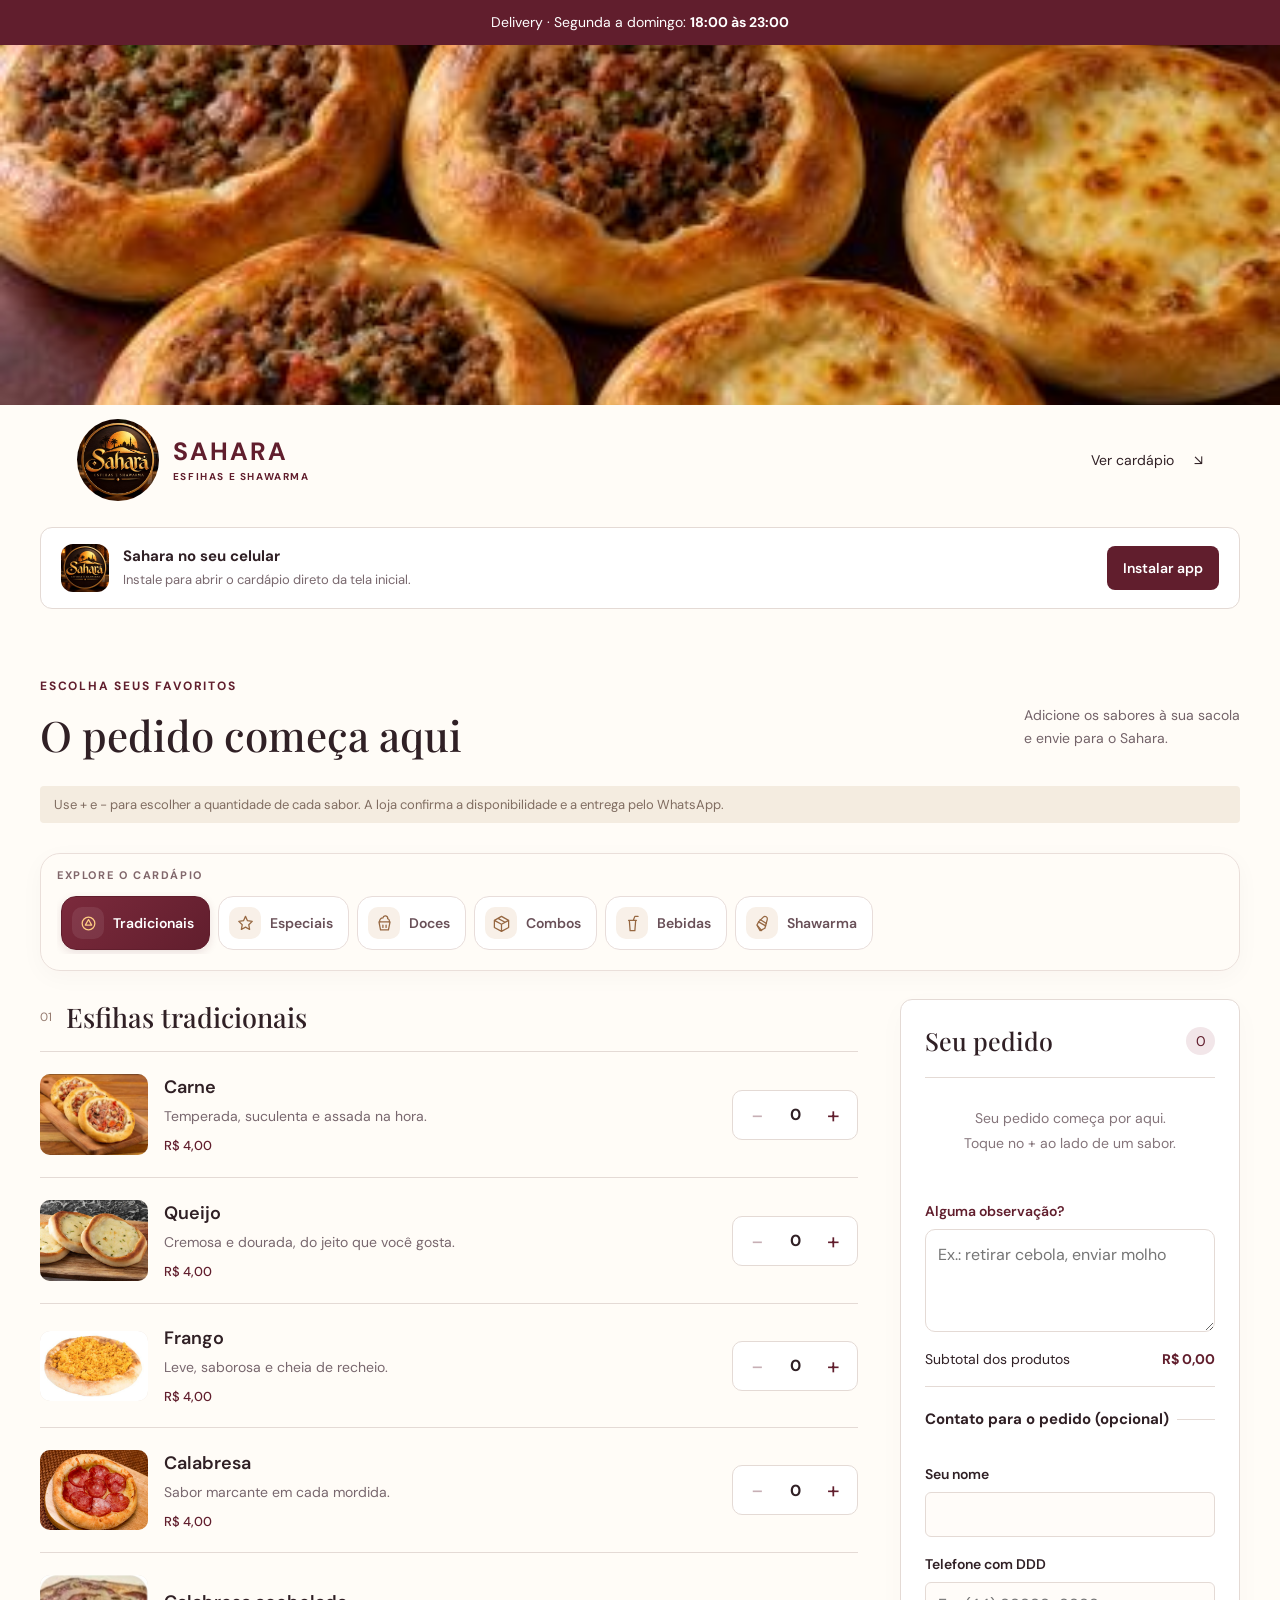
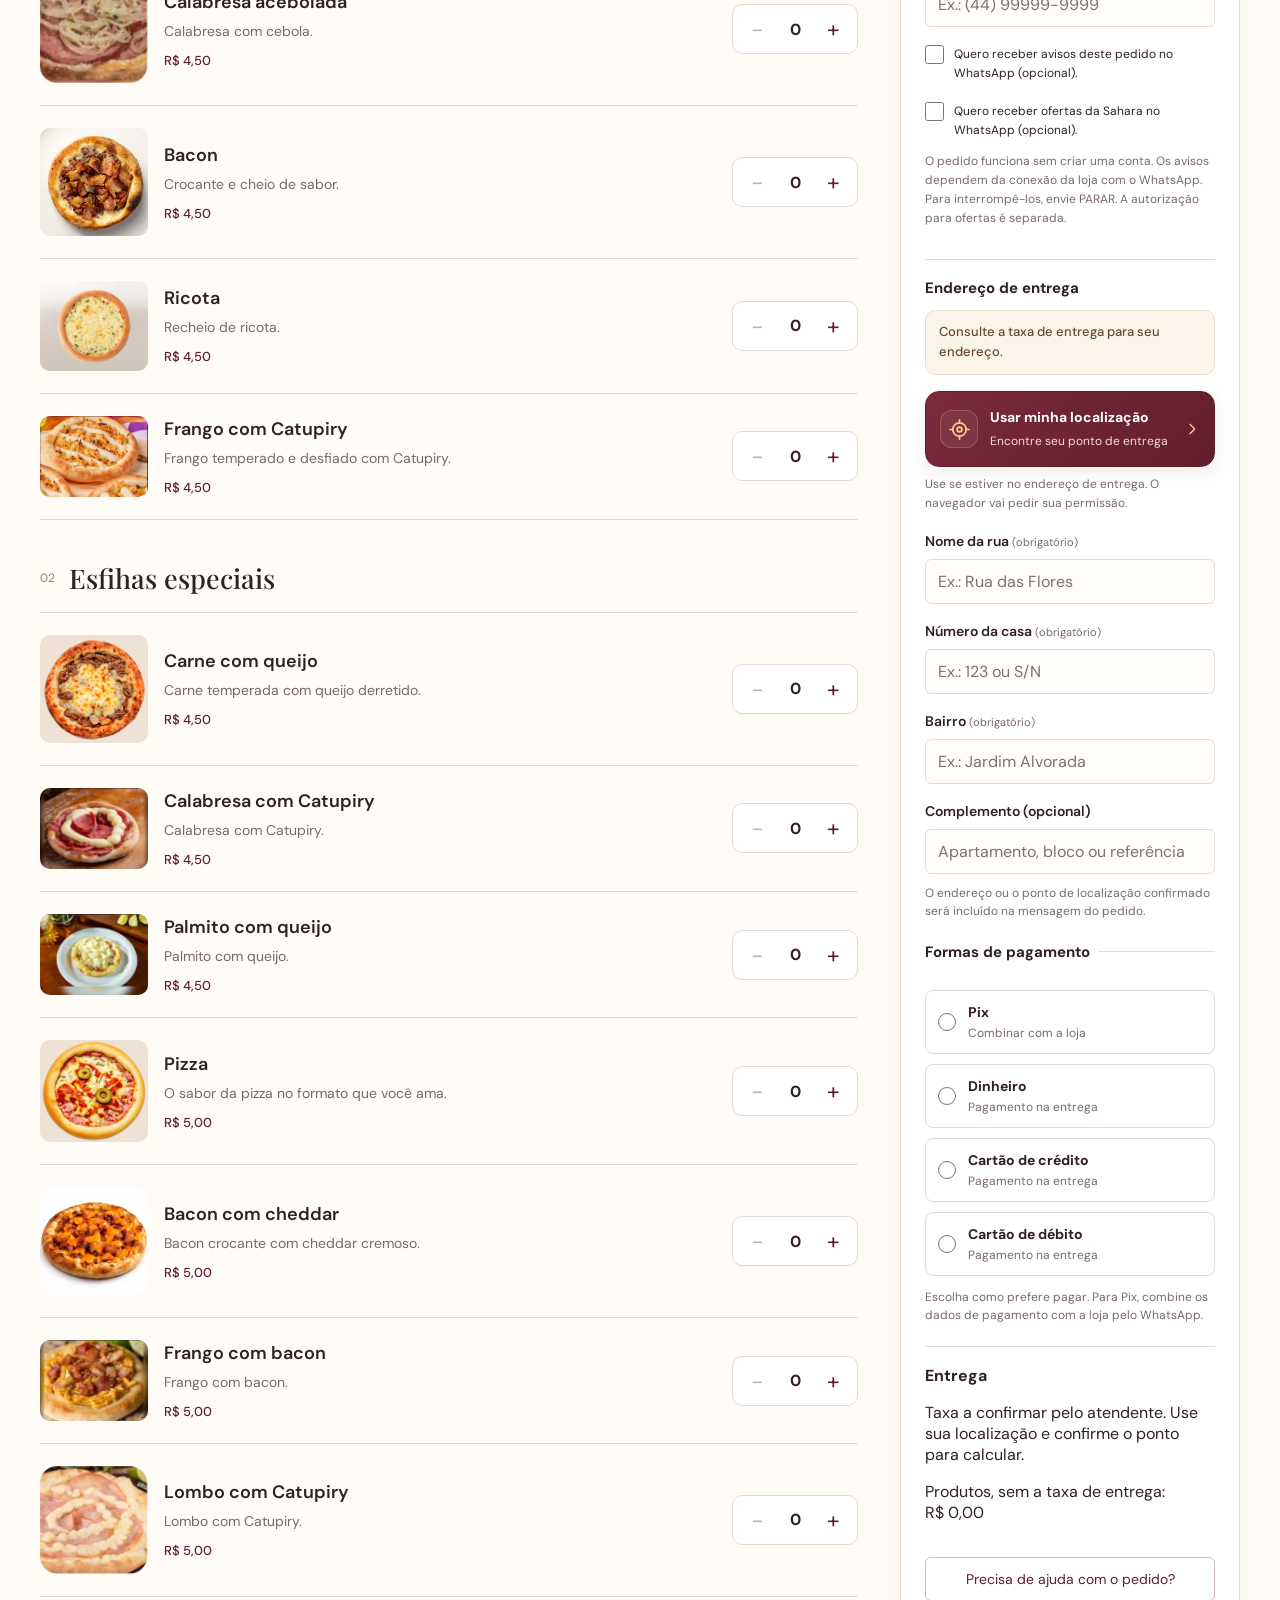
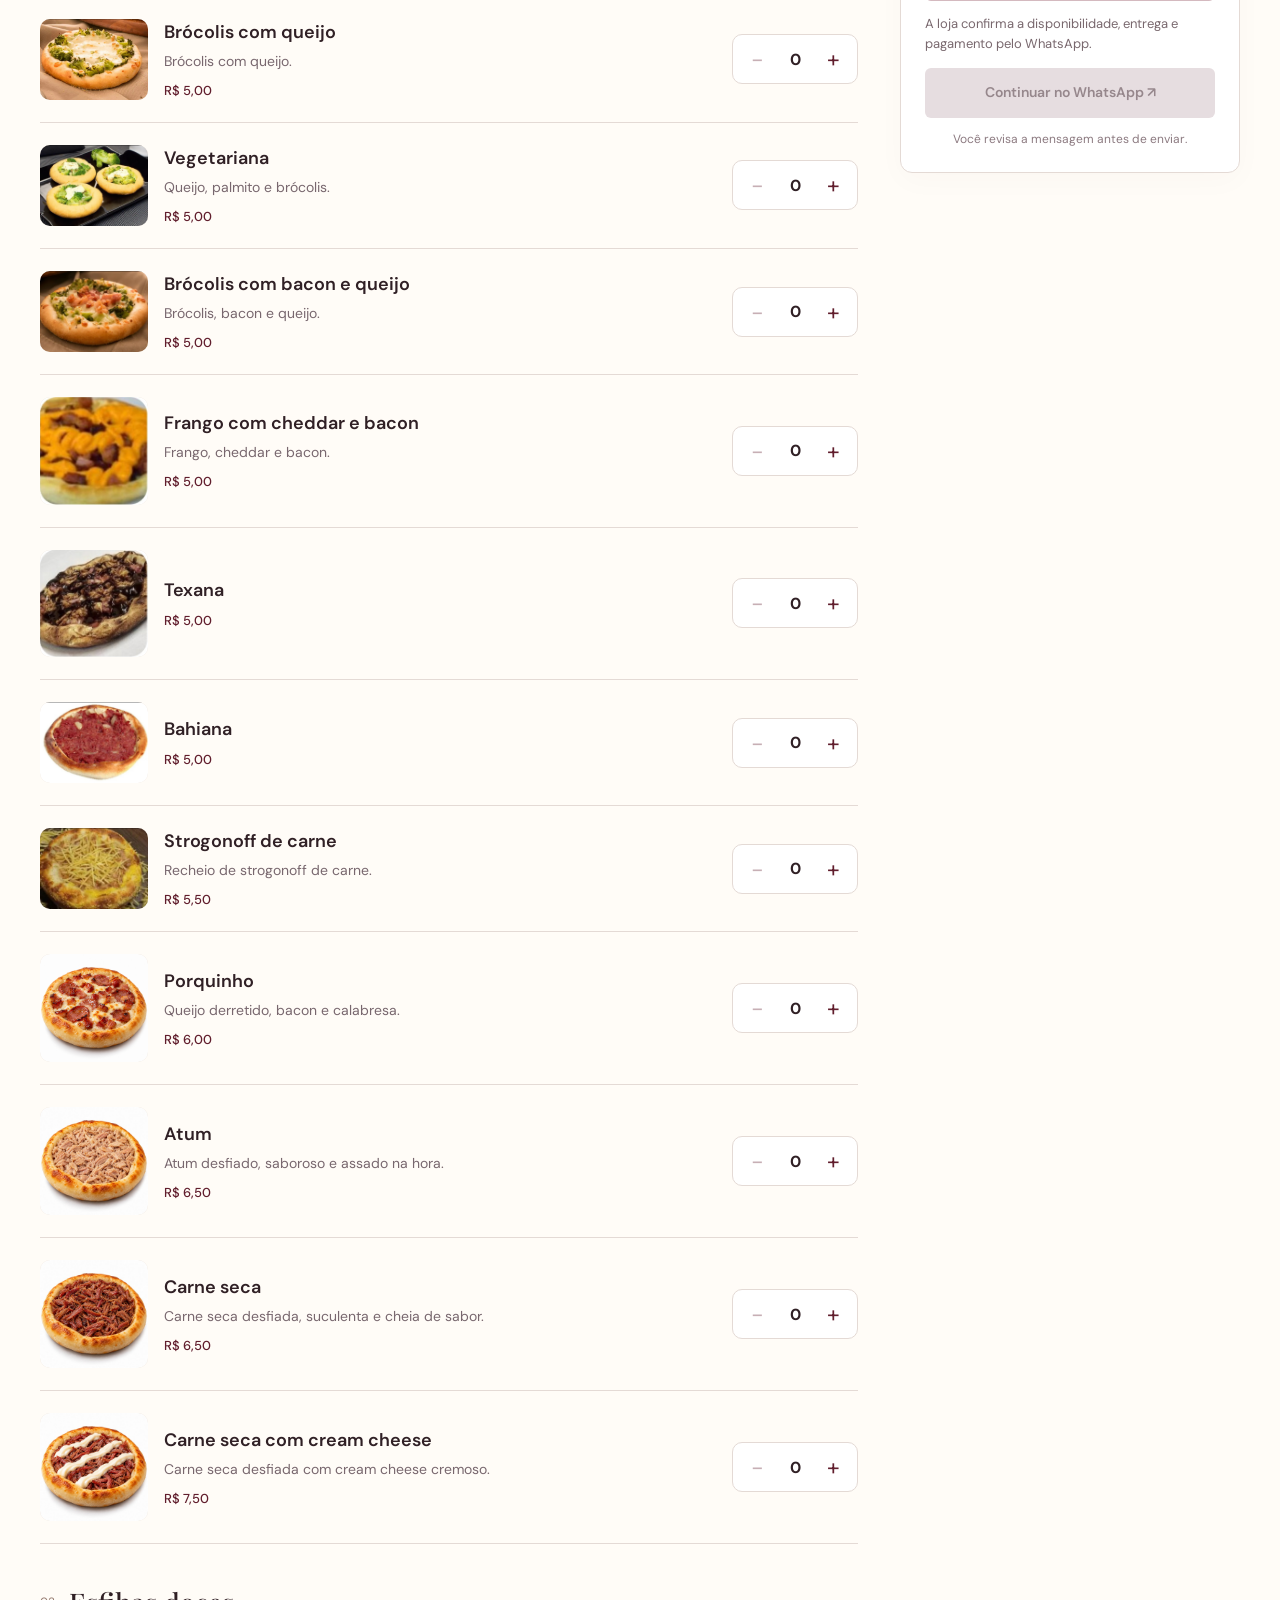
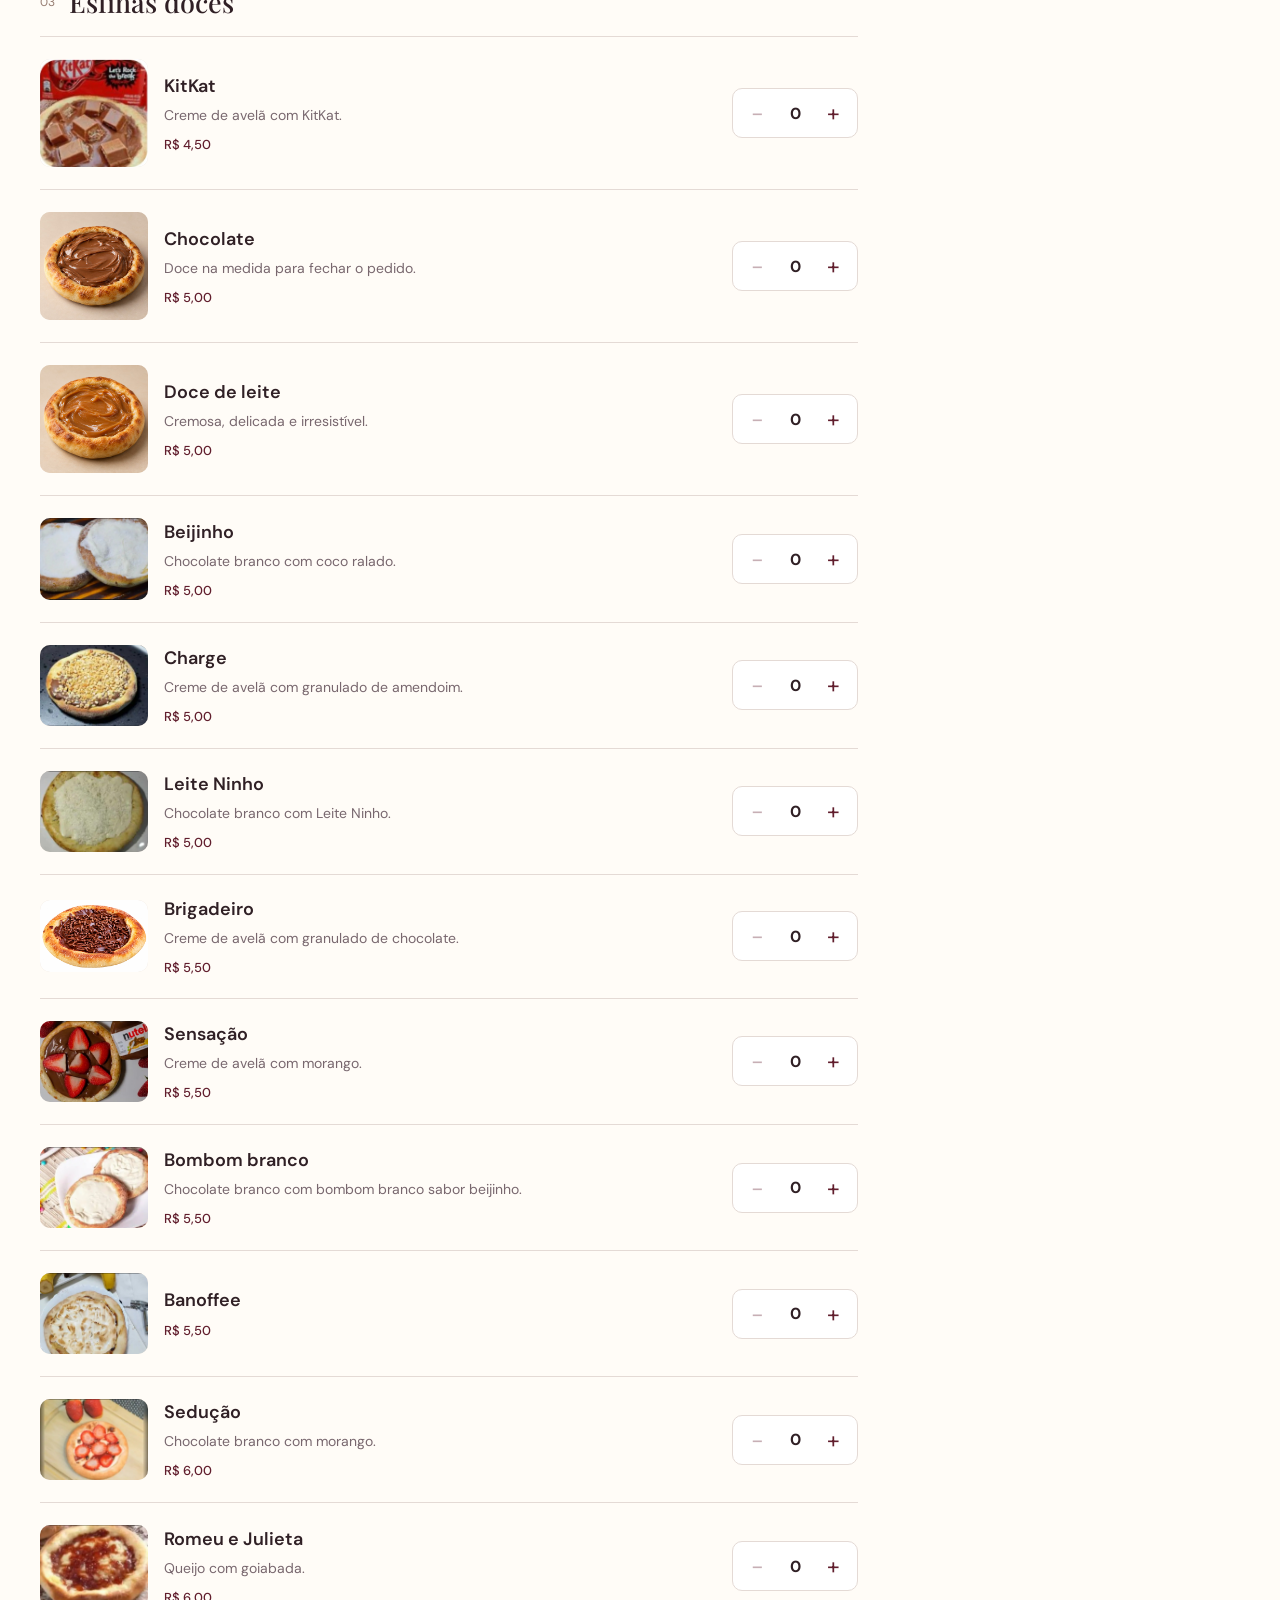
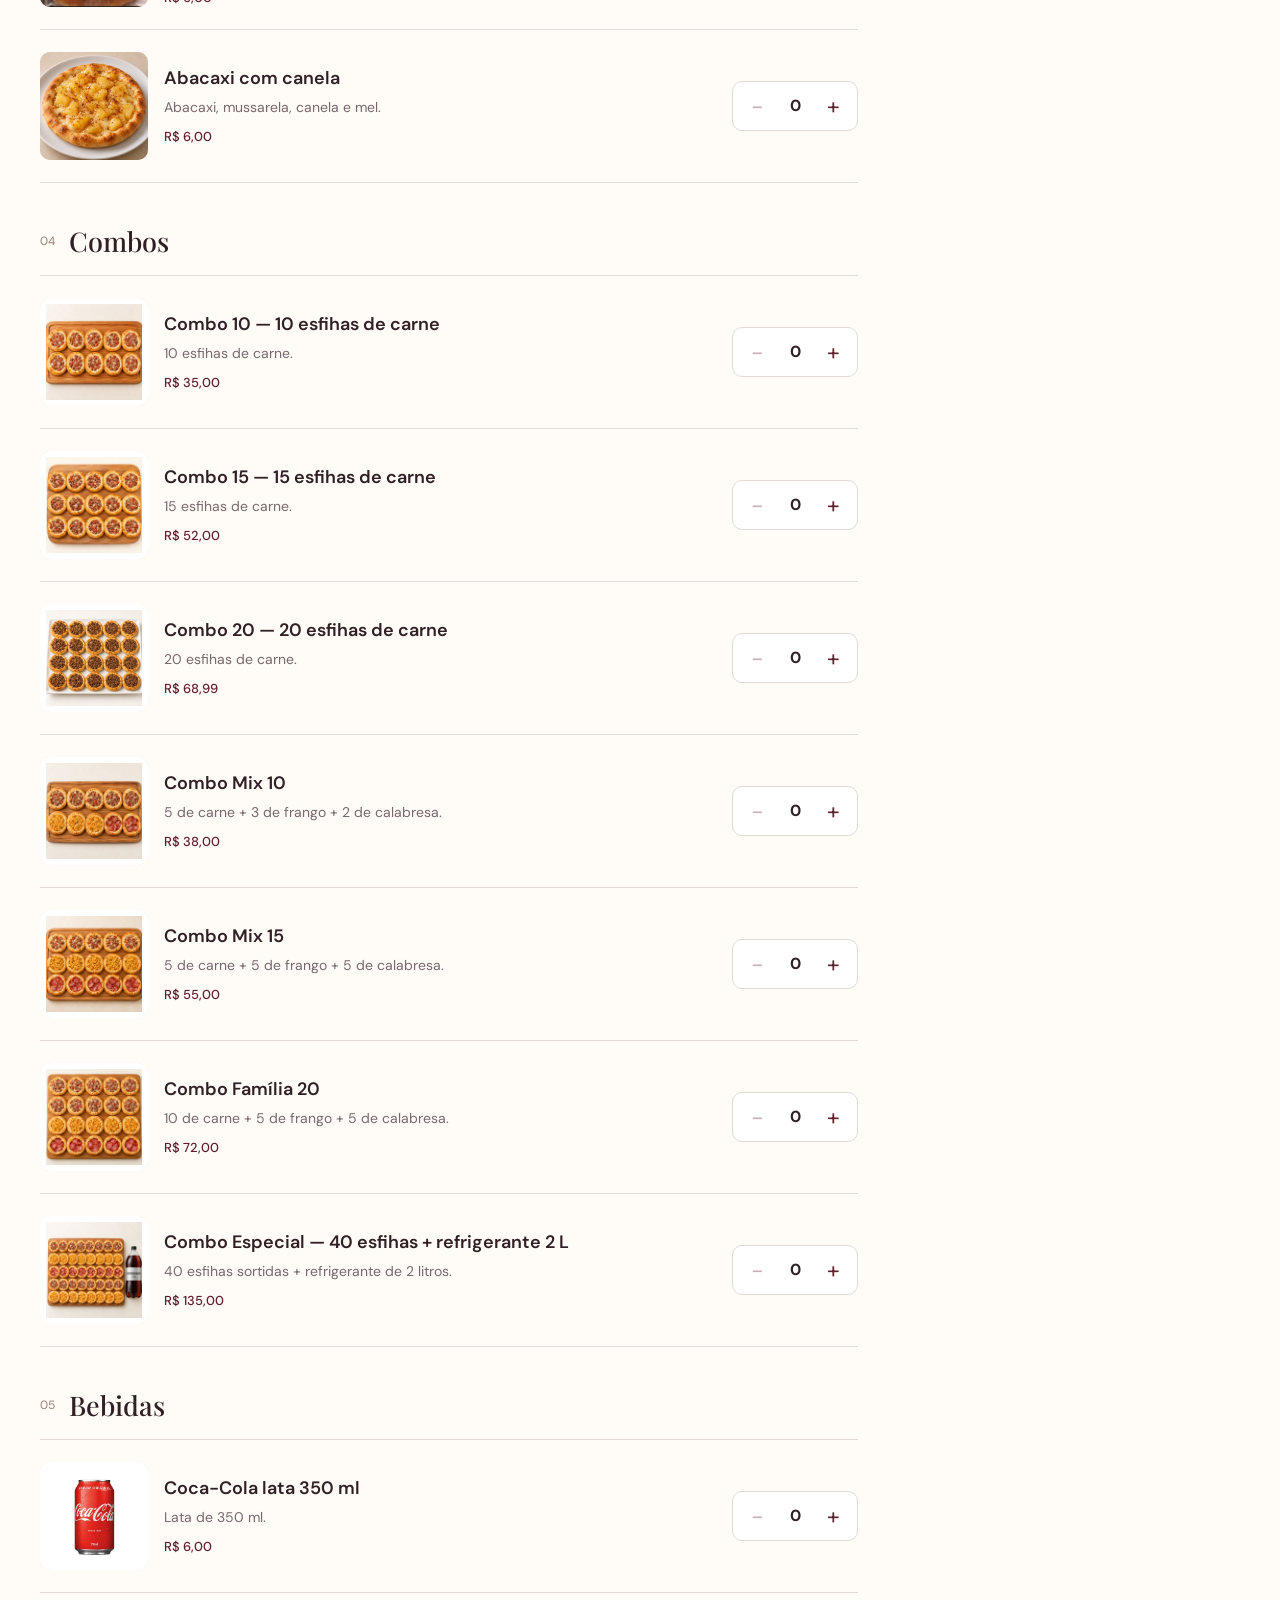
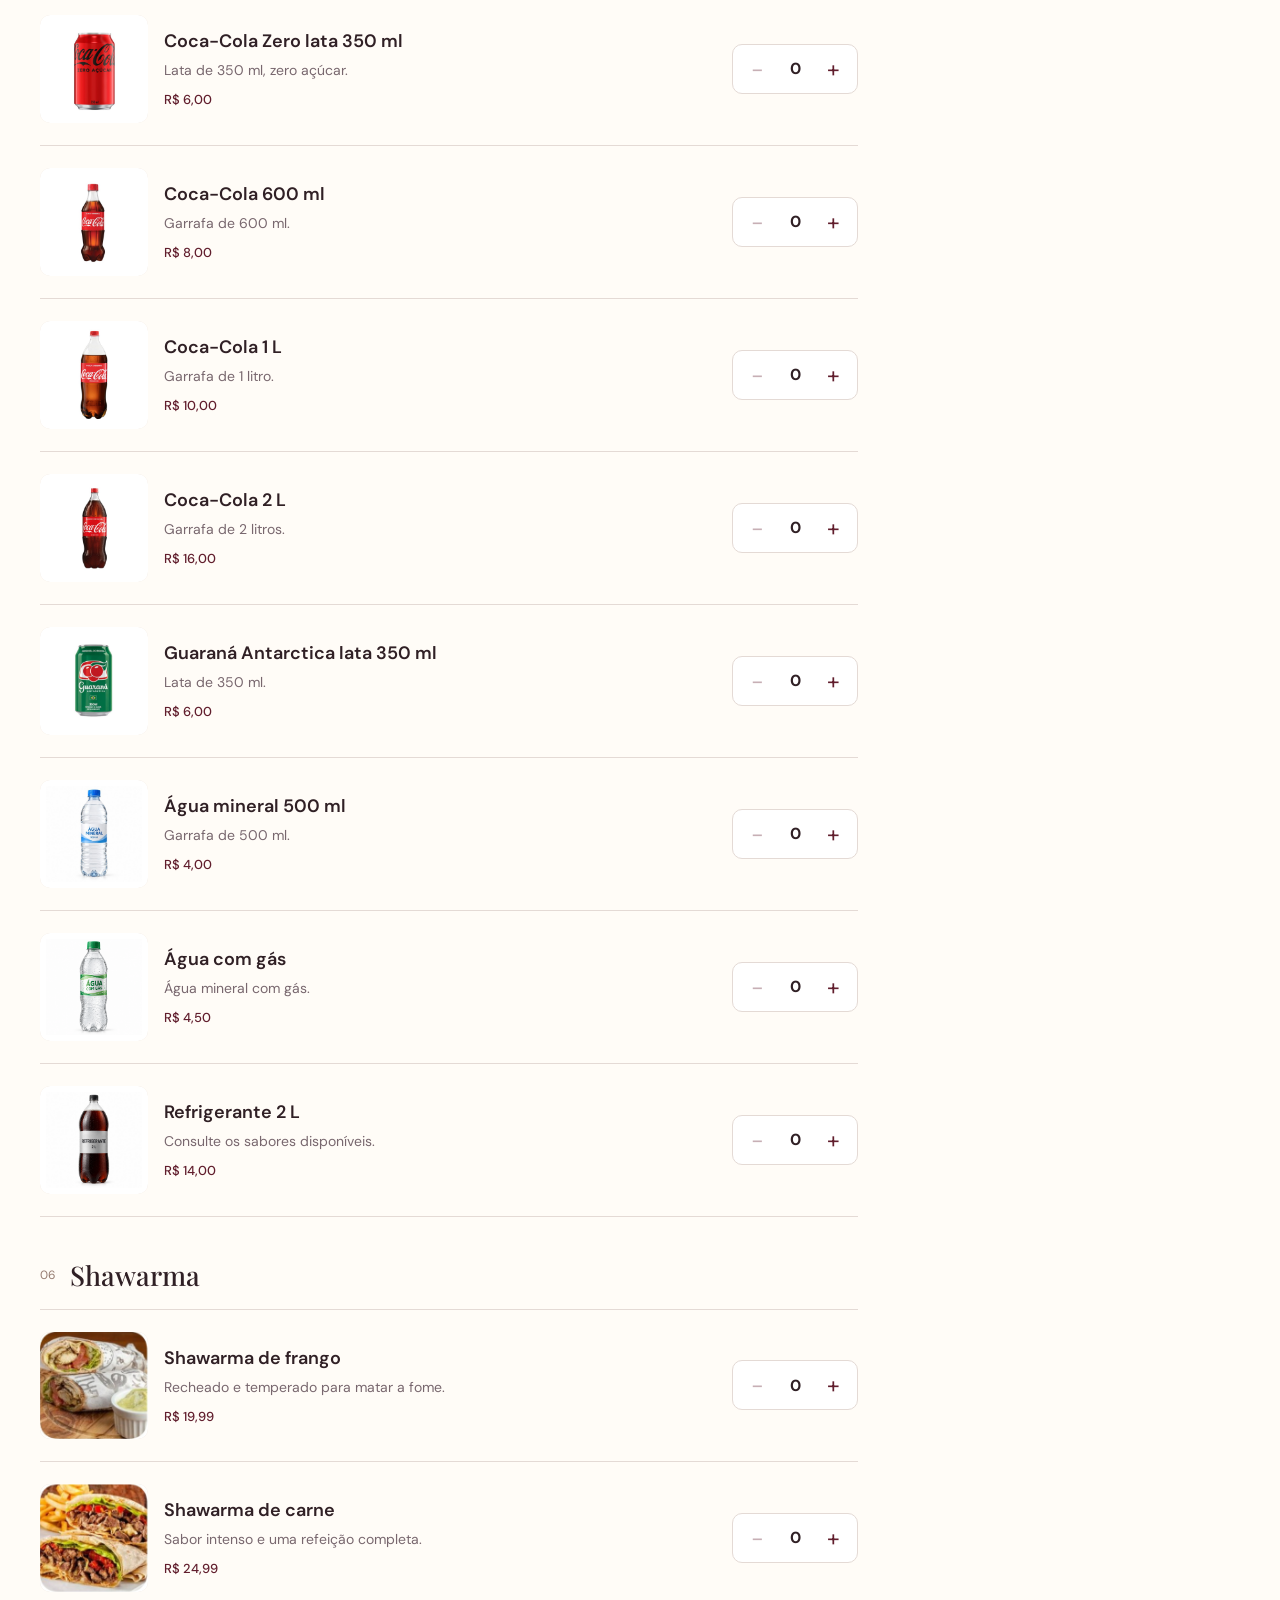
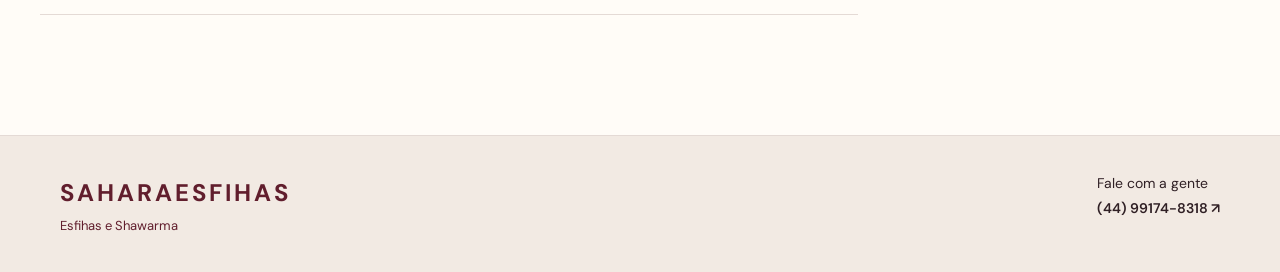
==== index.html @ 2a43086e "Aplica taxas de entrega por raio no site, WhatsApp e PDV" ====
<!doctype html>
<html lang="pt-BR">
<head><meta charset="UTF-8"><meta name="viewport" content="width=device-width,initial-scale=1,viewport-fit=cover"><meta name="theme-color" content="#611e2d"><meta name="description" content="Saharaesfihas: esfihas e shawarma com sabor que dá vontade."><title>Saharaesfihas • Esfihas e Shawarma</title><link rel="icon" href="data:image/svg+xml,%3Csvg xmlns='http://www.w3.org/2000/svg' viewBox='0 0 64 64'%3E%3Crect width='64' height='64' rx='16' fill='%23651b2a'/%3E%3Ctext x='32' y='47' text-anchor='middle' font-size='48' font-family='Georgia' fill='%23ffc96b'%3ES%3C/text%3E%3C/svg%3E"><link rel="stylesheet" href="style.css?v=observacao-carrinho-20261011"><link rel="manifest" href="manifest.webmanifest"><link rel="apple-touch-icon" href="icons/apple-touch-icon.png"><meta name="apple-mobile-web-app-capable" content="yes"><meta name="apple-mobile-web-app-title" content="Sahara"><link rel="stylesheet" href="pwa.css?v=pwa-20261002"><link rel="stylesheet" href="ordering.css?v=sistema-20261004"></head>
<body><div class="opening-hours" style="background:#611e2d;color:#fff;text-align:center;padding:12px 16px;font-size:14px;line-height:1.5"><span>Delivery · Segunda a domingo:</span> <strong style="white-space:nowrap">18:00 às 23:00</strong></div><figure class="store-cover" style="margin:0;width:100%;height:clamp(200px,30vw,360px);overflow:hidden;background:#611e2d"><img src="esfihas.png" alt="Esfihas abertas de carne e queijo com massa dourada" fetchpriority="high" style="display:block;width:100%;height:100%;object-fit:cover;object-position:center"></figure><header><a class="brand" href="#"><img class="brand-logo" src="logo-sahara.jpg" alt="" width="82" height="82"><span>SAHARA<small>ESFIHAS E SHAWARMA</small></span></a><a class="menu-link" href="#cardapio">Ver cardápio <span>↘</span></a></header>
<div id="offline-notice" class="app-status" role="status" hidden>Você está vendo o cardápio salvo. Preços e disponibilidade podem mudar. Conecte-se à internet para atualizar e continuar o pedido no WhatsApp. Sua sacola permanece salva.</div>
<div id="update-notice" class="app-status app-update" role="status" hidden><p>Uma nova versão do app está disponível.</p><button id="update-app" class="app-button" type="button">Atualizar app</button></div>
<section id="app-install" class="app-install" aria-label="Instalar o app Sahara"><img src="icons/icon-192.png" alt="" width="48" height="48"><div class="app-install-copy"><strong>Sahara no seu celular</strong><p>Instale para abrir o cardápio direto da tela inicial.</p></div><button id="install-app" class="app-button" type="button">Instalar app</button></section>
<dialog id="install-dialog" class="install-dialog" aria-labelledby="install-title"><h2 id="install-title">Instalar o Sahara</h2><div id="install-android"><ol><li>Abra este site no <strong>Chrome</strong> do celular.</li><li>Toque no menu <strong>⋮</strong>.</li><li>Escolha <strong>Instalar app</strong> ou <strong>Adicionar à tela inicial</strong> e confirme.</li></ol><p class="install-support">No computador, procure o botão de instalação na barra de endereço do Chrome ou Edge.</p></div><div id="install-ios" hidden><ol><li>Abra este site no <strong>Safari</strong>.</li><li>Toque em <strong>Compartilhar</strong>.</li><li>Escolha <strong>Adicionar à Tela de Início</strong> e confirme.</li></ol></div><p class="install-support">Se estiver dentro do Instagram ou WhatsApp, abra primeiro no navegador do celular.</p><button id="close-install" class="app-button" type="button">Entendi</button></dialog>
<main><h1 class="sr-only">Sahara Esfihas e Shawarma — Cardápio</h1>
<section class="menu-area" id="cardapio"><div class="section-title"><div><span class="eyebrow">ESCOLHA SEUS FAVORITOS</span><h2>O pedido começa aqui</h2></div><p>Adicione os sabores à sua sacola<br>e envie para o Sahara.</p></div><p class="draft-note">Use + e − para escolher a quantidade de cada sabor. A loja confirma a disponibilidade e a entrega pelo WhatsApp.</p><nav id="category-nav" aria-label="Categorias do cardápio"></nav><div class="menu-layout"><div id="products"></div><aside id="pedido" class="bag" aria-label="Seu pedido"><div class="bag-heading"><h2>Seu pedido</h2><span id="count">0</span></div><div id="bag-items"></div><div class="order-notes"><label for="notes">Alguma observação?</label><textarea id="notes" rows="3" maxlength="500" placeholder="Ex.: retirar cebola, enviar molho"></textarea></div><div class="order-summary"><span>Subtotal dos produtos</span><strong id="order-total">R$ 0,00</strong></div><form id="delivery-form"><input type="hidden" name="fulfillment" value="delivery"><div id="delivery-address"><h3 class="address-heading">Endereço de entrega</h3><p class="delivery-fee">Consulte a taxa de entrega para seu endereço.</p>
<div class="delivery-location">
<button id="use-location" class="location-button" type="button" aria-labelledby="location-button-label" aria-describedby="location-help"><span class="location-button-icon" aria-hidden="true"><svg viewBox="0 0 24 24" fill="none" stroke="currentColor" stroke-width="1.8" stroke-linecap="round" stroke-linejoin="round"><circle cx="12" cy="12" r="7"/><circle cx="12" cy="12" r="2.5"/><path d="M12 2v3m0 14v3M2 12h3m14 0h3"/></svg></span><span class="location-button-copy"><span id="location-button-label" class="location-button-label">Usar minha localização</span><span class="location-button-hint">Encontre seu ponto de entrega</span></span><svg class="location-button-arrow" aria-hidden="true" viewBox="0 0 24 24" fill="none" stroke="currentColor" stroke-width="2" stroke-linecap="round" stroke-linejoin="round"><path d="m9 5 7 7-7 7"/></svg></button>
<p id="location-help" class="location-help">Use se estiver no endereço de entrega. O navegador vai pedir sua permissão.</p>
<p id="location-status" class="location-status" role="status" aria-live="polite" hidden></p>
<div id="location-card" class="location-card" hidden>
<strong>Ponto de entrega</strong>
<p id="location-precision" class="location-help"></p>
<a id="location-map" target="_blank" rel="noopener noreferrer">Conferir no mapa ↗</a>
<button id="confirm-location" class="location-confirm" type="button">Usar este local</button>
<button id="remove-location" class="location-remove" type="button">Remover localização</button>
</div>
<input id="location-latitude" type="hidden" value="">
<input id="location-longitude" type="hidden" value="">
<input id="location-accuracy" type="hidden" value="">
<input id="location-confirmed" type="hidden" value="">
</div><label for="street">Nome da rua <span class="field-required">(obrigatório)</span></label><input id="street" name="street" type="text" autocomplete="address-line1" placeholder="Ex.: Rua das Flores" maxlength="160" pattern=".*\S.*" required><label for="house-number">Número da casa <span class="field-required">(obrigatório)</span></label><input id="house-number" name="house-number" type="text" autocomplete="off" placeholder="Ex.: 123 ou S/N" maxlength="20" pattern=".*\S.*" required><label for="neighborhood">Bairro <span class="field-required">(obrigatório)</span></label><input id="neighborhood" name="neighborhood" type="text" autocomplete="address-level3" maxlength="100" pattern=".*\S.*" required placeholder="Ex.: Jardim Alvorada"><label for="complement">Complemento (opcional)</label><input id="complement" name="complement" type="text" autocomplete="address-line2" maxlength="160" placeholder="Apartamento, bloco ou referência"><p class="address-help">O endereço ou o ponto de localização confirmado será incluído na mensagem do pedido.</p></div><fieldset class="payment-methods"><legend>Formas de pagamento</legend><label class="payment-option"><input type="radio" name="payment" value="Pix"><span><strong>Pix</strong><small>Combinar com a loja</small></span></label><label class="payment-option"><input type="radio" name="payment" value="Dinheiro"><span><strong>Dinheiro</strong><small>Pagamento na entrega</small></span></label><label class="payment-option"><input type="radio" name="payment" value="Cartão de crédito"><span><strong>Cartão de crédito</strong><small>Pagamento na entrega</small></span></label><label class="payment-option"><input type="radio" name="payment" value="Cartão de débito"><span><strong>Cartão de débito</strong><small>Pagamento na entrega</small></span></label><p class="payment-help">Escolha como prefere pagar. Para Pix, combine os dados de pagamento com a loja pelo WhatsApp.</p></fieldset></form><p class="quote-note">A loja confirma a disponibilidade, entrega e pagamento pelo WhatsApp.</p><button class="checkout" id="checkout" disabled>Continuar no WhatsApp ↗</button><p class="bag-foot">Você revisa a mensagem antes de enviar.</p><p class="sr-only" id="announcement" aria-live="polite"></p></aside></div></section></main>
<a id="quick-order" href="#pedido" hidden></a><footer><span class="footer-brand">SAHARAESFIHAS<small>Esfihas e Shawarma</small></span><a href="https://wa.me/5544991748318" target="_blank" rel="noopener noreferrer">Fale com a gente<br><strong>(44) 99174-8318 ↗</strong></a></footer><script src="system-config.js?v=pdv-render-20261004"></script><script src="app.js?v=taxas-entrega-20261011"></script><script src="address.js?v=taxas-entrega-20261011"></script><script src="delivery-fees.js?v=taxas-entrega-20261011"></script><script src="ordering.js?v=taxas-entrega-20261011"></script><script src="pwa.js?v=sistema-20261004"></script></body></html>
---- style.css ----
@import url('https://fonts.googleapis.com/css2?family=DM+Sans:wght@400;500;600;700&family=Playfair+Display:ital,wght@0,500;0,600;0,700;1,500;1,600&display=swap');
:root{--wine:#611e2d;--ink:#302025;--gold:#ffcd83;--paper:#fffcf7;--line:#e4dad5}*{box-sizing:border-box}html{scroll-behavior:smooth;scroll-padding-top:24px}body{margin:0;background:var(--paper);color:var(--ink);font-family:'DM Sans',Arial,sans-serif;font-size:16px}a{color:inherit}button,a,textarea{-webkit-tap-highlight-color:transparent}button{font:inherit;cursor:pointer}a:focus-visible,button:focus-visible,textarea:focus-visible{outline:3px solid #c88423;outline-offset:4px}header{height:110px;max-width:1320px;margin:auto;padding:0 6%;display:flex;justify-content:space-between;align-items:center}.brand{text-decoration:none;display:flex;gap:12px;align-items:center;font-size:25px;letter-spacing:3px;font-weight:700;color:var(--wine)}.brand-mark{font-family:Georgia,serif;border:1px solid var(--wine);border-radius:50%;height:48px;width:48px;text-align:center;font-size:37px;line-height:44px;letter-spacing:0}.brand small{display:block;font-size:10px;letter-spacing:1.8px;line-height:1.8}.menu-link{font-size:14px;text-decoration:none}.menu-link span{margin-left:16px}.hero{background:var(--wine);color:white;display:grid;grid-template-columns:1fr 1fr;min-height:530px}.hero-copy{padding:62px max(30px,calc((100vw - 1160px)/2));padding-right:40px}.eyebrow{font-size:12px;letter-spacing:1.8px;font-weight:700}.hero .eyebrow{color:var(--gold)}h1,h2,h3{margin:0}h1{font-family:'Playfair Display',Georgia,serif;font-size:clamp(40px,4.7vw,68px);font-weight:500;line-height:1.13;margin:24px 0}h1 em{color:var(--gold);font-weight:500}.hero p{line-height:1.7;color:#f0dce0;margin:0 0 27px}.primary{background:var(--gold);color:#48202b;display:inline-flex;align-items:center;gap:28px;padding:16px 22px;border-radius:5px;text-decoration:none;font-weight:700}.hero figure{margin:0;position:relative;min-width:0;background:#3b151d;overflow:hidden}.hero img{display:block;width:100%;height:100%;object-fit:cover}.hero figcaption{position:absolute;bottom:15px;right:20px;background:#241010b3;padding:4px 8px;border-radius:4px;font-size:12px}.photo-stamp{position:absolute;bottom:38px;left:32px;width:115px;height:115px;background:var(--gold);border-radius:50%;color:var(--wine);display:flex;flex-direction:column;justify-content:center;align-items:center;font-size:13px;font-weight:700;transform:rotate(-10deg);letter-spacing:1px}.photo-stamp span{font:italic 25px Georgia,serif;letter-spacing:0;margin-top:4px}.menu-area{max-width:1280px;margin:auto;padding:65px 40px 80px}.section-title{display:flex;align-items:end;justify-content:space-between;gap:20px}.section-title .eyebrow{color:var(--wine)}.section-title h2{font:500 42px 'Playfair Display',Georgia,serif;margin-top:12px}.section-title p{font-size:14px;line-height:1.6;color:#736369}.draft-note{font-size:13px;color:#806d61;background:#f4ece0;padding:10px 14px;border-radius:4px;margin:23px 0 30px}.menu-layout{display:grid;grid-template-columns:minmax(0,1fr) 340px;gap:42px;align-items:start}.category{margin-bottom:40px}.category-title{display:flex;align-items:center;gap:14px;border-bottom:1px solid var(--line);padding-bottom:16px;margin-bottom:0}.category-title span{font-size:12px;color:#967c71}.category-title h3{font-family:'Playfair Display',Georgia,serif;font-size:27px;font-weight:500}.product{display:flex;justify-content:space-between;gap:18px;padding:22px 0;border-bottom:1px solid var(--line);align-items:center}.product h4{margin:0 0 7px;font-size:18px;font-weight:600}.product p{font-size:14px;color:#78676e;margin:0;line-height:1.5}.price{display:block;font-size:13px;font-weight:500;color:var(--wine);margin-top:10px}.add{border:1px solid #d4b9bf;background:transparent;color:var(--wine);border-radius:50%;min-width:38px;height:38px;font-size:25px;line-height:1}.add:hover{background:var(--wine);color:white}.bag{position:sticky;top:24px;border:1px solid var(--line);border-radius:12px;padding:24px;background:white;box-shadow:0 8px 30px #49252a06}.bag-heading{display:flex;align-items:center;justify-content:space-between;padding-bottom:20px;border-bottom:1px solid var(--line)}.bag-heading h2{font:500 25px 'Playfair Display',Georgia,serif}.bag-heading>span{background:#f2e6e9;color:var(--wine);min-width:29px;text-align:center;border-radius:50%;padding:5px;font-size:14px}.empty{padding:28px 0;text-align:center;color:#84747a;font-size:14px;line-height:1.8}.bag label{display:block;font-size:14px;font-weight:600;margin:18px 0 9px}textarea{font:14px 'DM Sans',Arial,sans-serif;line-height:1.6;padding:12px;width:100%;resize:vertical;border:1px solid var(--line);border-radius:6px;background:#fffcf9;color:var(--ink)}.quote-note{font-size:13px;line-height:1.6;color:#79686e}.checkout{width:100%;border:0;border-radius:6px;background:var(--wine);color:white;padding:15px 12px;font-size:14px;font-weight:600;line-height:1.4}.checkout:disabled{background:#e6dde0;color:#96878c;cursor:default}.bag-foot{font-size:12px;text-align:center;line-height:1.5;color:#8c7a80;margin:12px 0 0}.cart-row{padding:16px 0;border-bottom:1px solid var(--line)}.cart-row strong{font-size:14px}.quantity{display:flex;gap:12px;align-items:center;margin-top:10px;font-size:14px}.quantity button{width:30px;height:30px;background:var(--paper);border:1px solid var(--line);border-radius:5px}.sr-only{position:absolute;clip:rect(0,0,0,0);width:1px;height:1px;overflow:hidden}footer{background:#f2eae3;border-top:1px solid var(--line);display:flex;justify-content:space-between;gap:25px;padding:35px max(30px,calc((100vw - 1160px)/2));font-size:14px;line-height:1.8}.footer-brand{font-size:24px;letter-spacing:3px;color:var(--wine);font-weight:700}.footer-brand small{display:block;letter-spacing:0;font-size:13px;font-weight:400}footer a{text-decoration:none}footer strong{font-weight:600}@media(min-width:1500px){.hero-copy{padding-left:calc((100vw - 1160px)/2);padding-right:20px}}@media(max-width:900px){.hero-copy{padding:40px 30px}.hero{min-height:450px}.menu-layout{grid-template-columns:minmax(0,1fr) 300px;gap:25px}.menu-area{padding:45px 25px}.bag{padding:20px}}@media(max-width:650px){header{height:86px;padding:0 20px}.brand{font-size:20px}.brand-mark{width:40px;height:40px;font-size:31px;line-height:36px}.brand small{font-size:8px}.menu-link{font-size:13px}.menu-link span{display:none}.hero{grid-template-columns:1fr}.hero-copy{padding:38px 24px}h1{font-size:46px}.hero figure{height:245px}.photo-stamp{width:90px;height:90px;font-size:11px;left:24px;bottom:20px}.photo-stamp span{font-size:22px}.section-title{display:block}.section-title h2{font-size:35px}.menu-layout{grid-template-columns:1fr;gap:8px}.bag{position:static}.menu-area{padding:38px 22px 45px}.hero p{font-size:15px}.category{margin-bottom:32px}footer{padding:28px 24px;flex-wrap:wrap}.product h4{font-size:17px}}@media(prefers-reduced-motion:reduce){html{scroll-behavior:auto}}


/* Quantity selection beside each product. */
.product>div:first-child{min-width:0}
.product-quantity{flex-shrink:0;gap:6px;margin-top:0;padding:4px;border:1px solid var(--line);border-radius:10px;background:white}
.product-quantity button{width:40px;height:40px;font-size:23px;color:var(--wine);border:0;background:transparent}
.product-quantity output{min-width:24px;text-align:center;font-size:16px;font-weight:700;font-variant-numeric:tabular-nums}
.product-quantity.has-items{border-color:var(--wine);background:#f8eef1;color:var(--wine)}
.quantity button:disabled{opacity:.35;cursor:default}
.quantity button:hover:not(:disabled){background:var(--wine);color:white}
@media(max-width:380px){.product{gap:10px}.product-quantity{gap:2px;padding:2px}.product-quantity button{width:36px;height:40px}.product-quantity output{min-width:20px}}

.fulfillment{border:0;padding:0;margin:22px 0 18px}.fulfillment legend,.address-heading{font-size:15px;font-weight:700}.bag .fulfillment label{display:inline-flex;align-items:center;gap:6px;margin:12px 18px 0 0;font-size:14px;cursor:pointer}.fulfillment input{accent-color:var(--wine);width:18px;height:18px;margin:0}.address-heading{margin:18px 0 0;padding-top:18px;border-top:1px solid var(--line)}.field-required{font-weight:400;font-size:11px;color:#79686e}#delivery-address>input{width:100%;min-height:44px;padding:11px 12px;border:1px solid var(--line);border-radius:6px;background:#fffcf9;color:var(--ink);font:16px 'DM Sans',Arial,sans-serif}input:focus-visible{outline:3px solid #c88423;outline-offset:3px}.address-help{font-size:12px;line-height:1.5;color:#79686e;margin:10px 0 0}#delivery-address[hidden]{display:none}

.delivery-fee{margin:12px 0 16px;padding:11px 13px;border:1px solid #ecdfca;border-radius:10px;background:#fbf5e9;color:#69492d;font-size:13px;font-weight:500;line-height:1.6}

/* Identidade visual Sahara */
.brand{gap:14px;letter-spacing:2px}.brand-logo{display:block;width:82px;height:82px;object-fit:cover;border-radius:50%;flex-shrink:0}.brand small{letter-spacing:1.6px}
@media(max-width:650px){.brand{font-size:19px;gap:9px;letter-spacing:1px}.brand-logo{width:64px;height:64px}.brand small{font-size:8px;letter-spacing:.7px}}
@media(max-width:380px){.brand{font-size:16px}.brand-logo{width:55px;height:55px}.menu-link{font-size:12px}}

/* Fotos dos produtos, com enquadramento da área da comida nos prints. */
.product.has-photo{display:grid;grid-template-columns:108px minmax(0,1fr) auto;gap:16px}
.product-photo{position:relative;overflow:hidden;width:108px;border-radius:10px;background:#eee2d5}
.product-photo img{position:absolute;left:0;display:block;width:100%;height:auto;max-width:none}
.product-info{min-width:0}
@media(max-width:1100px){.product.has-photo{grid-template-columns:88px minmax(0,1fr);gap:12px 16px}.product-photo{width:88px;grid-row:1 / 3;align-self:start}.has-photo .product-quantity{grid-column:2;justify-self:end}}

/* Formas de pagamento */
.delivery-location{margin-top:14px}
.location-button,.location-confirm{width:100%;min-height:44px;border:1px solid var(--wine);border-radius:8px;padding:12px;font-size:14px;font-weight:600}
.location-button{display:flex;align-items:center;gap:12px;min-height:76px;padding:14px;border:1px solid var(--wine);border-radius:14px;text-align:left;color:white;background:linear-gradient(135deg,#7b2a3c,var(--wine));box-shadow:0 5px 14px #611e2d18;transition:box-shadow .2s,transform .2s}
.location-button-icon{display:flex;align-items:center;justify-content:center;flex-shrink:0;width:38px;height:38px;border:1px solid #ffcd8340;border-radius:12px;background:#ffffff10;color:var(--gold)}
.location-button-icon svg{width:23px;height:23px}
.location-button-copy{flex:1;min-width:0}
.location-button-label{display:block;font-size:14px;font-weight:700;line-height:1.4}
.location-button-hint{display:block;margin-top:4px;font-size:12px;font-weight:400;line-height:1.5;color:#f0dce0}
.location-button-arrow{width:16px;height:16px;flex-shrink:0;color:var(--gold)}
.location-button:hover:not(:disabled){transform:translateY(-1px);box-shadow:0 7px 18px #611e2d30}
.location-button:active:not(:disabled){transform:translateY(0)}
.location-button:disabled{opacity:.75;cursor:wait}
.location-button[aria-busy='true'] .location-button-arrow{visibility:hidden}
@media(prefers-reduced-motion:reduce){.location-button{transition:none}.location-button:hover:not(:disabled){transform:none}}
.location-help,.location-status{font-size:12px;line-height:1.6;margin:8px 0;color:#79686e}
.location-status{color:var(--wine)}
.location-card{padding:14px;border:1px solid var(--line);border-radius:8px;background:var(--paper)}
.location-card strong{font-size:14px}
.location-card a{display:inline-block;margin:4px 0 12px;color:var(--wine);font-size:14px}
.location-confirm{background:var(--wine);color:white}
.location-confirm:disabled{opacity:.65;cursor:wait}
.location-remove{display:block;min-height:44px;margin:6px auto 0;padding:8px 12px;border:0;background:transparent;color:var(--wine);font-size:13px;text-decoration:underline}
.payment-methods{min-width:0;margin:22px 0 0;padding:18px 0 0;border:0;border-top:1px solid var(--line)}.payment-methods legend{font-size:15px;font-weight:700;padding:0 8px 0 0}.bag .payment-option{display:flex;gap:12px;align-items:center;margin:10px 0;padding:12px;border:1px solid var(--line);border-radius:8px;cursor:pointer;font-weight:400}.payment-option input{width:18px;height:18px;flex-shrink:0;accent-color:var(--wine);margin:0}.payment-option span{min-width:0}.payment-option strong{display:block;font-size:14px}.payment-option small{display:block;margin-top:4px;color:#79686e;font-size:12px}.payment-option:has(input:checked){background:#f8eef1;border-color:var(--wine)}.payment-help{font-size:12px;line-height:1.5;color:#79686e;margin:12px 0 0}

/* Navegação e resumo do pedido */
.order-summary{display:flex;justify-content:space-between;gap:12px;padding:18px 0;font-size:14px;border-bottom:1px solid var(--line)}.order-summary strong{white-space:nowrap;color:var(--wine)}.cart-line-total{display:block;margin-top:6px;font-size:13px;color:var(--wine)}#quick-order{display:none}@media(max-width:650px){body{padding-bottom:76px}#quick-order:not([hidden]){display:block;position:fixed;bottom:12px;left:16px;right:16px;z-index:10;text-align:center;text-decoration:none;background:var(--wine);color:white;border-radius:10px;padding:16px 12px;box-shadow:0 4px 18px #30202530;font-weight:700;font-size:14px}}

/* Categorias: atalhos com destaque que acompanha a leitura do cardápio. */
:root{--category-nav-offset:124px}
html{scroll-padding-top:var(--category-nav-offset)}
#category-nav{position:sticky;top:0;z-index:5;margin:0 0 28px;padding:14px 16px 16px;border:1px solid #eadfda;border-radius:20px;background:rgba(255,252,247,.96);box-shadow:0 6px 24px #48202b08;backdrop-filter:blur(16px);-webkit-backdrop-filter:blur(16px)}
.category-nav-heading{display:flex;align-items:center;justify-content:space-between;gap:16px;margin-bottom:10px}
.category-nav-label{font-size:11px;font-weight:700;letter-spacing:1.6px;text-transform:uppercase;color:#81676b}
.category-nav-controls{display:flex;gap:6px}
.category-nav-controls[hidden]{display:none}
.category-nav-arrow{display:flex;align-items:center;justify-content:center;width:32px;height:32px;padding:0;border:1px solid #e4d6d6;border-radius:50%;background:white;color:var(--wine);transition:background .2s,border-color .2s}
.category-nav-arrow svg{width:16px;height:16px}
.category-nav-arrow:hover:not(:disabled){border-color:var(--wine);background:#f4e8eb}
.category-nav-arrow:disabled{opacity:.3;cursor:default}
.category-nav-window{position:relative;min-width:0}
.category-nav-window:before,.category-nav-window:after{content:'';position:absolute;top:0;bottom:0;width:24px;z-index:1;pointer-events:none;opacity:0;transition:opacity .2s}
.category-nav-window:before{left:0;background:linear-gradient(90deg,var(--paper),transparent)}
.category-nav-window:after{right:0;background:linear-gradient(270deg,var(--paper),transparent)}
#category-nav.can-scroll-back .category-nav-window:before,#category-nav.can-scroll-forward .category-nav-window:after{opacity:1}
.category-nav-track{display:flex;gap:8px;overflow-x:auto;overscroll-behavior-x:contain;scrollbar-width:none;padding:4px;scroll-padding-inline:4px}
.category-nav-track::-webkit-scrollbar{display:none}
#category-nav .category-link{display:flex;flex-shrink:0;align-items:center;gap:9px;min-height:54px;padding:8px 15px 8px 10px;border:1px solid #e8ddda;border-radius:15px;background:white;color:#695058;text-decoration:none;white-space:nowrap;font-size:14px;font-weight:600;transition:background .2s,color .2s,border-color .2s,box-shadow .2s}
.category-icon{display:flex;align-items:center;justify-content:center;width:32px;height:32px;flex-shrink:0;border-radius:10px;background:#f8f0e8;color:#966741;transition:background .2s,color .2s}
.category-icon svg{width:19px;height:19px}
#category-nav .category-link:hover{border-color:#bb929a;background:#fcf5f4;color:var(--wine)}
#category-nav .category-link[aria-current='location']{border-color:var(--wine);background:linear-gradient(135deg,#7b2a3c,var(--wine));color:white;box-shadow:0 3px 8px #611e2d20}
.category-link[aria-current='location'] .category-icon{background:#ffffff15;color:var(--gold)}
#category-nav .category-link:focus-visible{outline:2px solid #c88423;outline-offset:1px}
.category{scroll-margin-top:12px}
.bag{top:var(--category-nav-offset)}
@media(max-width:650px){#category-nav{margin:0 -8px 24px;padding:10px 10px 12px;border-radius:18px}.category-nav-heading{margin-bottom:6px;padding:0 4px}.category-nav-arrow{width:32px;height:32px}#category-nav .category-link{min-height:52px;padding:8px 13px 8px 9px;font-size:13px}.category-icon{width:30px;height:30px;border-radius:9px}}
@media(prefers-reduced-motion:reduce){#category-nav *{transition:none}}

/* Observações logo depois dos itens da sacola. */
.order-notes{margin-top:18px}
.order-notes label{display:block;margin:0 0 9px;font-size:14px;font-weight:600;color:var(--wine)}
.order-notes textarea{display:block;min-height:96px;border-radius:10px;background:white;font-size:16px}
---- pwa.css ----
/* Instalação e avisos do app, sem ocupar o espaço dos produtos. */
[hidden]{display:none!important}
.app-install{max-width:1200px;margin:12px auto 0;padding:16px 20px;border:1px solid var(--line);border-radius:12px;background:#fff;display:flex;align-items:center;gap:14px}
.app-install img{width:48px;height:48px;border-radius:12px;flex-shrink:0}
.app-install-copy{min-width:0;flex:1}
.app-install strong{display:block;font-size:15px}
.app-install p{margin:4px 0 0;font-size:13px;line-height:1.5;color:#79686e}
.app-button{background:var(--wine);color:#fff;border:0;border-radius:8px;padding:12px 16px;min-height:44px;font-weight:600;font-size:14px}
.app-status{margin:0;background:#fff1d7;color:#513912;padding:12px 20px;font-size:14px;line-height:1.6;text-align:center}
.app-update{background:#edf5ea;color:#315c35;display:flex;align-items:center;justify-content:center;flex-wrap:wrap;gap:12px}
.app-update p{margin:0}
.install-dialog{width:calc(100% - 32px);max-width:440px;max-height:calc(100dvh - 48px);overflow:auto;border:1px solid var(--line);border-radius:16px;padding:26px;color:var(--ink);background:var(--paper);box-shadow:0 16px 80px #30202540}
.install-dialog::backdrop{background:#21101899}
.install-dialog h2{font-size:23px}
.install-dialog p,.install-dialog li{font-size:15px;line-height:1.7}
.install-dialog ol{padding-left:22px}
.install-dialog .app-button{width:100%;margin-top:12px}
.install-dialog .install-support{color:#79686e;font-size:13px}
@media(max-width:1250px){.app-install{margin-left:40px;margin-right:40px}}
@media(max-width:650px){.app-install{margin:8px 20px 0;padding:14px;flex-wrap:wrap;gap:12px}.app-install-copy{flex-basis:calc(100% - 60px)}.app-install>.app-button{width:100%}.app-status{padding:12px 20px;font-size:13px}body{padding-bottom:calc(76px + env(safe-area-inset-bottom))}#quick-order:not([hidden]){bottom:calc(12px + env(safe-area-inset-bottom))}.opening-hours{padding-top:max(12px,env(safe-area-inset-top))!important}}
---- ordering.css ----
.ordering-fields{min-width:0;margin:22px 0 0;padding:18px 0 0;border:0;border-top:1px solid var(--line)}
.ordering-fields legend{font-size:15px;font-weight:700;padding:0 8px 0 0}
.ordering-fields input:not([type=checkbox]),.ordering-fields select{display:block;width:100%;min-width:0;min-height:44px;padding:11px 12px;border:1px solid var(--line);border-radius:6px;background:#fffcf9;color:var(--ink);font:16px 'DM Sans',Arial,sans-serif}
.ordering-fields select:focus-visible,.ordering-help-dialog input:focus-visible{outline:3px solid #c88423;outline-offset:3px}
.ordering-note{font-size:12px;line-height:1.6;color:#79686e;margin:12px 0}
.bag .ordering-consent{display:flex;gap:10px;align-items:flex-start;font-size:12px;font-weight:400;line-height:1.6}
.ordering-consent input{width:19px;height:19px;flex-shrink:0;margin:0;accent-color:var(--wine)}
.ordering-status{border:1px solid #d4b9bf;border-radius:6px;background:#f8eef1;padding:12px;font-size:13px;line-height:1.6;overflow-wrap:anywhere}
.ordering-status.is-error{border-color:#aa3542;color:#802433;background:#fff2f2}
.ordering-links{display:grid;gap:10px;margin:12px 0}.ordering-links a{font-size:13px;line-height:1.5;color:var(--wine);overflow-wrap:anywhere}.ordering-links:has(a[hidden]):not(:has(a:not([hidden]))){display:none}
.ordering-help-open{width:100%;min-height:44px;margin-top:18px;padding:12px;border:1px solid #d4b9bf;border-radius:6px;background:#fff;color:var(--wine);font-size:14px}
.ordering-help-dialog{max-width:520px;width:calc(100% - 32px);max-height:85dvh;padding:24px;border:1px solid var(--line);border-radius:14px;color:var(--ink);background:var(--paper);overflow-y:auto;overscroll-behavior:contain}
.ordering-help-dialog::backdrop{background:#302025a8}.ordering-help-heading{display:flex;align-items:center;justify-content:space-between;gap:12px}.ordering-help-heading h2{font:500 25px 'Playfair Display',Georgia,serif}.ordering-help-heading button{height:44px;min-width:44px;font-size:26px;border:1px solid var(--line);border-radius:6px;background:white;color:var(--wine)}
.ordering-help-topics{display:flex;flex-wrap:wrap;gap:8px;margin:18px 0}.ordering-help-topics button{min-height:44px;padding:8px 12px;border:1px solid #d4b9bf;border-radius:6px;background:white;color:var(--wine);font-size:13px}
.ordering-help-responses{max-height:260px;overflow-y:auto;overscroll-behavior:contain}.ordering-help-exchange{margin-bottom:14px;border:1px solid var(--line);border-radius:8px;background:white;padding:12px}.ordering-help-exchange p{font-size:14px;line-height:1.65;margin:0;overflow-wrap:anywhere}.ordering-help-exchange .ordering-help-prompt{font-weight:700;margin-bottom:6px;color:var(--wine)}
.ordering-help-dialog label{display:block;font-size:14px;font-weight:600;margin:14px 0 9px}.ordering-help-input{display:flex;gap:8px}.ordering-help-input input{flex:1;min-width:0;min-height:44px;border:1px solid var(--line);border-radius:6px;background:white;color:var(--ink);font:16px 'DM Sans',Arial,sans-serif;padding:10px}.ordering-help-input button{min-height:44px;border:0;border-radius:6px;background:var(--wine);color:white;font-size:14px;padding:10px 12px}.ordering-human-help{display:block;margin-top:18px;font-size:14px;line-height:1.6;color:var(--wine)}
#schedule-fields[hidden],.ordering-links a[hidden],.ordering-status[hidden]{display:none}
@media(max-width:400px){.ordering-help-dialog{padding:18px}.ordering-help-heading h2{font-size:22px}.ordering-help-input{flex-wrap:wrap}.ordering-help-input input{flex-basis:100%}.ordering-help-input button{width:100%}}
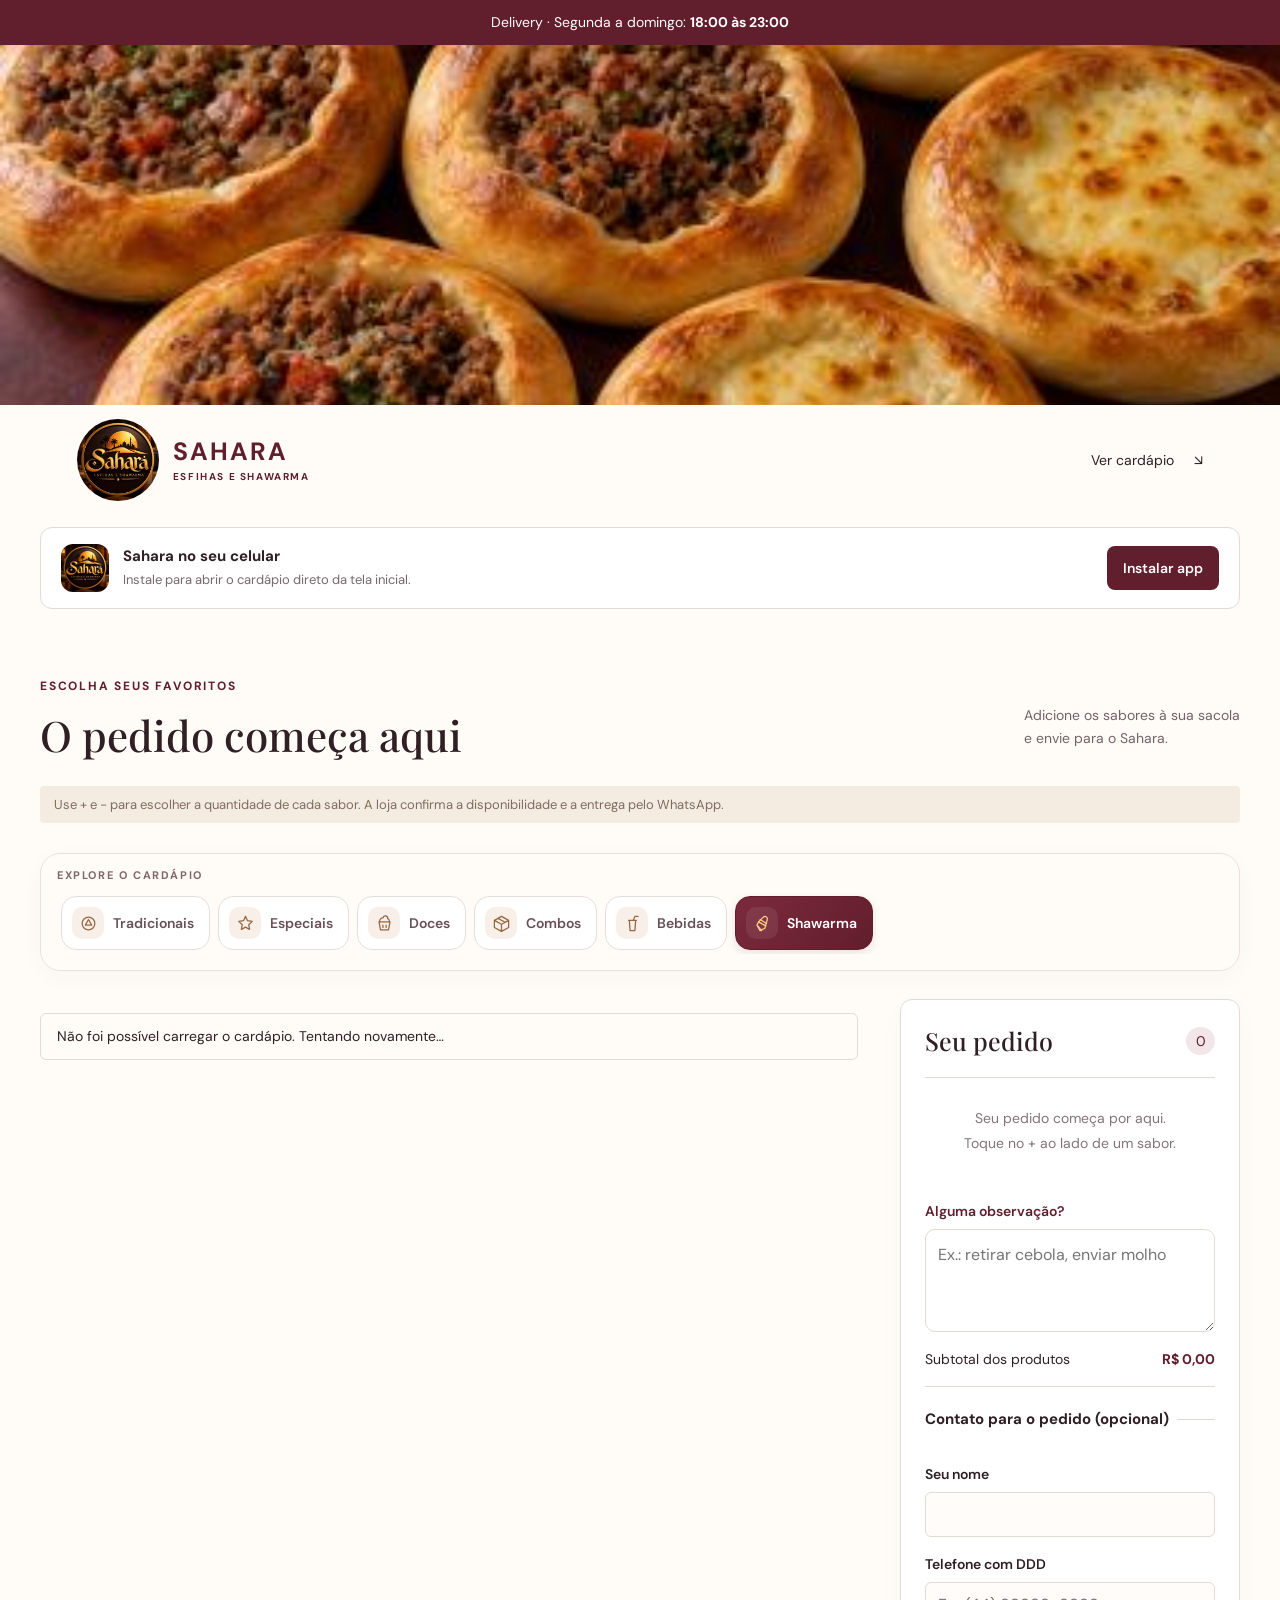
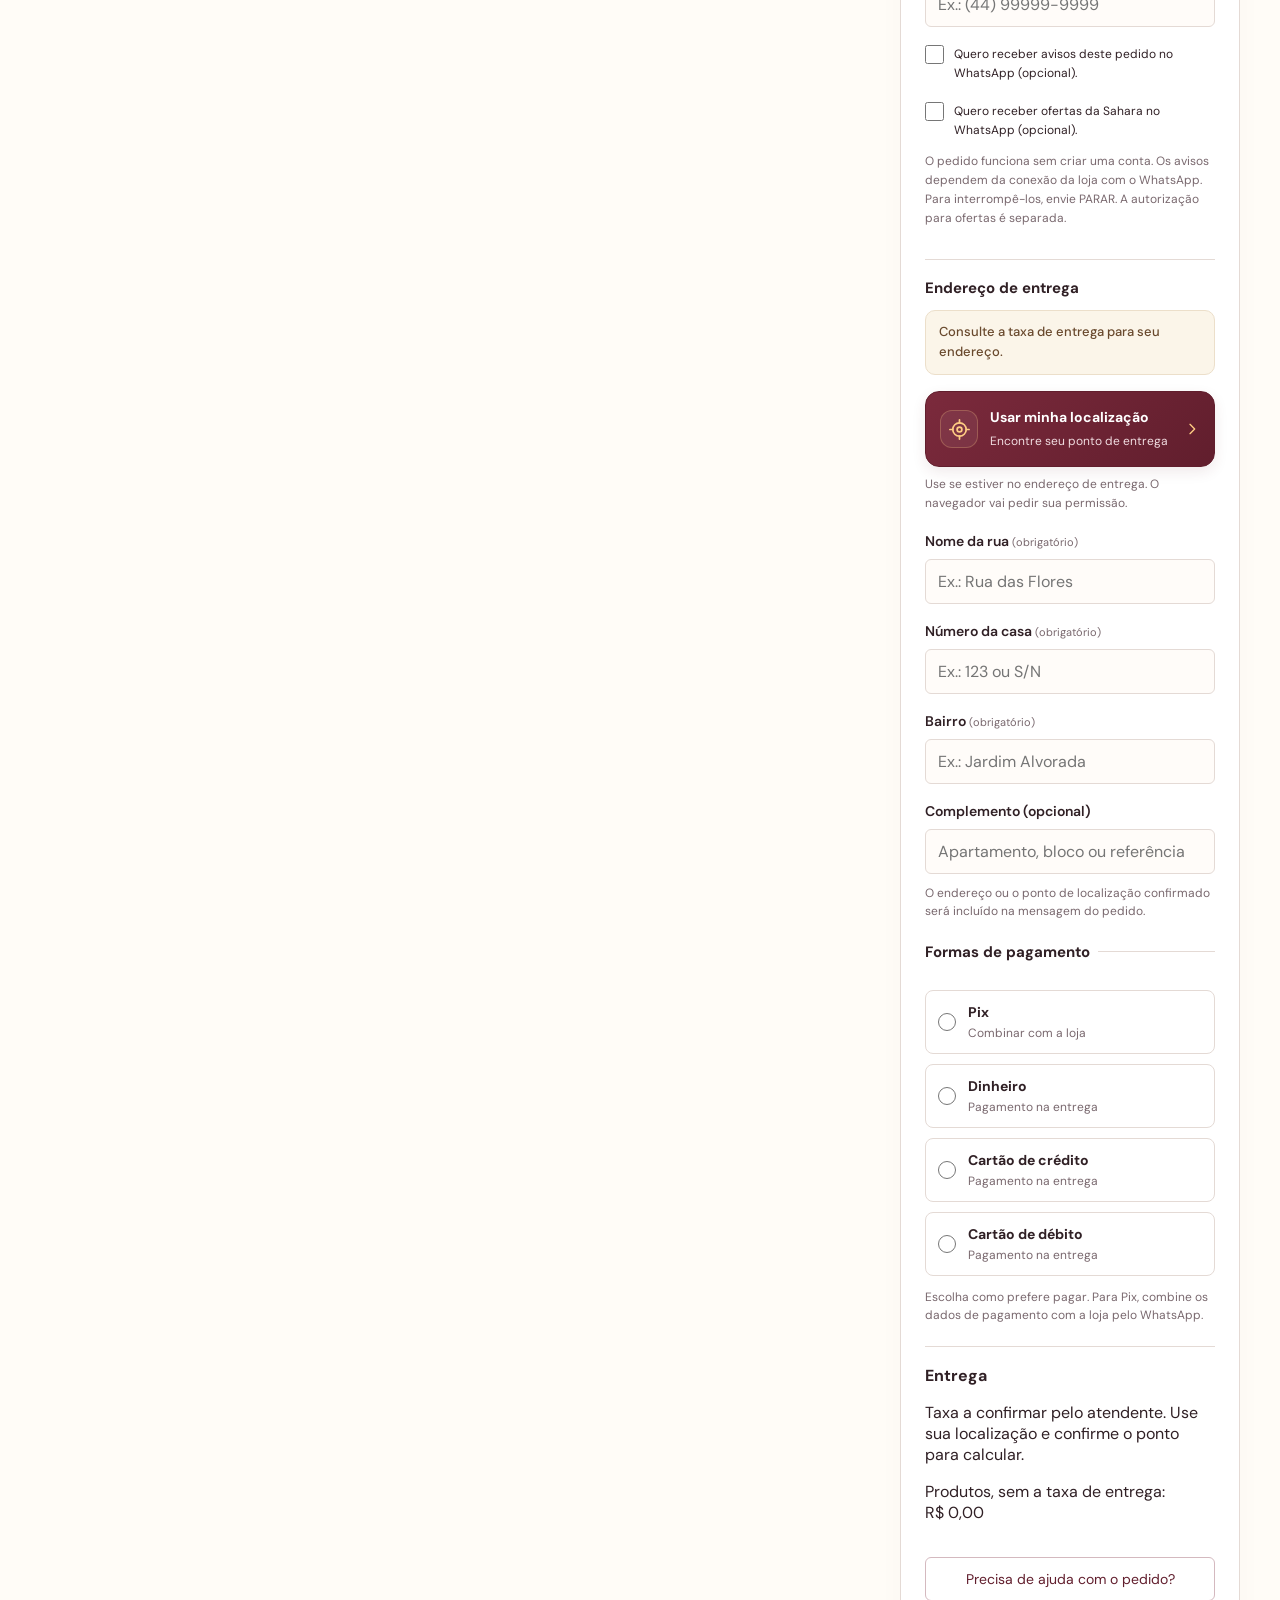
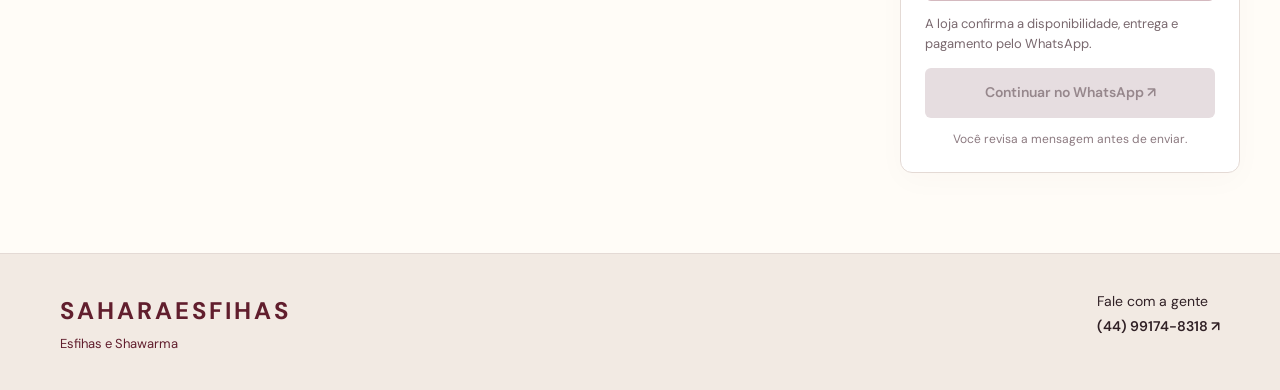
==== commit 97951461: "Permite pausar e reativar produtos do cardápio pelo PDV" ====
--- a/index.html
+++ b/index.html
@@ -1,6 +1,6 @@
 <!doctype html>
 <html lang="pt-BR">
-<head><meta charset="UTF-8"><meta name="viewport" content="width=device-width,initial-scale=1,viewport-fit=cover"><meta name="theme-color" content="#611e2d"><meta name="description" content="Saharaesfihas: esfihas e shawarma com sabor que dá vontade."><title>Saharaesfihas • Esfihas e Shawarma</title><link rel="icon" href="data:image/svg+xml,%3Csvg xmlns='http://www.w3.org/2000/svg' viewBox='0 0 64 64'%3E%3Crect width='64' height='64' rx='16' fill='%23651b2a'/%3E%3Ctext x='32' y='47' text-anchor='middle' font-size='48' font-family='Georgia' fill='%23ffc96b'%3ES%3C/text%3E%3C/svg%3E"><link rel="stylesheet" href="style.css?v=observacao-carrinho-20261011"><link rel="manifest" href="manifest.webmanifest"><link rel="apple-touch-icon" href="icons/apple-touch-icon.png"><meta name="apple-mobile-web-app-capable" content="yes"><meta name="apple-mobile-web-app-title" content="Sahara"><link rel="stylesheet" href="pwa.css?v=pwa-20261002"><link rel="stylesheet" href="ordering.css?v=sistema-20261004"></head>
+<head><meta charset="UTF-8"><meta name="viewport" content="width=device-width,initial-scale=1,viewport-fit=cover"><meta name="theme-color" content="#611e2d"><meta name="description" content="Saharaesfihas: esfihas e shawarma com sabor que dá vontade."><title>Saharaesfihas • Esfihas e Shawarma</title><link rel="icon" href="data:image/svg+xml,%3Csvg xmlns='http://www.w3.org/2000/svg' viewBox='0 0 64 64'%3E%3Crect width='64' height='64' rx='16' fill='%23651b2a'/%3E%3Ctext x='32' y='47' text-anchor='middle' font-size='48' font-family='Georgia' fill='%23ffc96b'%3ES%3C/text%3E%3C/svg%3E"><link rel="stylesheet" href="style.css?v=cardapio-20261014"><link rel="manifest" href="manifest.webmanifest"><link rel="apple-touch-icon" href="icons/apple-touch-icon.png"><meta name="apple-mobile-web-app-capable" content="yes"><meta name="apple-mobile-web-app-title" content="Sahara"><link rel="stylesheet" href="pwa.css?v=pwa-20261002"><link rel="stylesheet" href="ordering.css?v=sistema-20261004"></head>
 <body><div class="opening-hours" style="background:#611e2d;color:#fff;text-align:center;padding:12px 16px;font-size:14px;line-height:1.5"><span>Delivery · Segunda a domingo:</span> <strong style="white-space:nowrap">18:00 às 23:00</strong></div><figure class="store-cover" style="margin:0;width:100%;height:clamp(200px,30vw,360px);overflow:hidden;background:#611e2d"><img src="esfihas.png" alt="Esfihas abertas de carne e queijo com massa dourada" fetchpriority="high" style="display:block;width:100%;height:100%;object-fit:cover;object-position:center"></figure><header><a class="brand" href="#"><img class="brand-logo" src="logo-sahara.jpg" alt="" width="82" height="82"><span>SAHARA<small>ESFIHAS E SHAWARMA</small></span></a><a class="menu-link" href="#cardapio">Ver cardápio <span>↘</span></a></header>
 <div id="offline-notice" class="app-status" role="status" hidden>Você está vendo o cardápio salvo. Preços e disponibilidade podem mudar. Conecte-se à internet para atualizar e continuar o pedido no WhatsApp. Sua sacola permanece salva.</div>
 <div id="update-notice" class="app-status app-update" role="status" hidden><p>Uma nova versão do app está disponível.</p><button id="update-app" class="app-button" type="button">Atualizar app</button></div>
@@ -24,6 +24,6 @@
 <input id="location-accuracy" type="hidden" value="">
 <input id="location-confirmed" type="hidden" value="">
 </div><label for="street">Nome da rua <span class="field-required">(obrigatório)</span></label><input id="street" name="street" type="text" autocomplete="address-line1" placeholder="Ex.: Rua das Flores" maxlength="160" pattern=".*\S.*" required><label for="house-number">Número da casa <span class="field-required">(obrigatório)</span></label><input id="house-number" name="house-number" type="text" autocomplete="off" placeholder="Ex.: 123 ou S/N" maxlength="20" pattern=".*\S.*" required><label for="neighborhood">Bairro <span class="field-required">(obrigatório)</span></label><input id="neighborhood" name="neighborhood" type="text" autocomplete="address-level3" maxlength="100" pattern=".*\S.*" required placeholder="Ex.: Jardim Alvorada"><label for="complement">Complemento (opcional)</label><input id="complement" name="complement" type="text" autocomplete="address-line2" maxlength="160" placeholder="Apartamento, bloco ou referência"><p class="address-help">O endereço ou o ponto de localização confirmado será incluído na mensagem do pedido.</p></div><fieldset class="payment-methods"><legend>Formas de pagamento</legend><label class="payment-option"><input type="radio" name="payment" value="Pix"><span><strong>Pix</strong><small>Combinar com a loja</small></span></label><label class="payment-option"><input type="radio" name="payment" value="Dinheiro"><span><strong>Dinheiro</strong><small>Pagamento na entrega</small></span></label><label class="payment-option"><input type="radio" name="payment" value="Cartão de crédito"><span><strong>Cartão de crédito</strong><small>Pagamento na entrega</small></span></label><label class="payment-option"><input type="radio" name="payment" value="Cartão de débito"><span><strong>Cartão de débito</strong><small>Pagamento na entrega</small></span></label><p class="payment-help">Escolha como prefere pagar. Para Pix, combine os dados de pagamento com a loja pelo WhatsApp.</p></fieldset></form><p class="quote-note">A loja confirma a disponibilidade, entrega e pagamento pelo WhatsApp.</p><button class="checkout" id="checkout" disabled>Continuar no WhatsApp ↗</button><p class="bag-foot">Você revisa a mensagem antes de enviar.</p><p class="sr-only" id="announcement" aria-live="polite"></p></aside></div></section></main>
-<a id="quick-order" href="#pedido" hidden></a><footer><span class="footer-brand">SAHARAESFIHAS<small>Esfihas e Shawarma</small></span><a href="https://wa.me/5544991748318" target="_blank" rel="noopener noreferrer">Fale com a gente<br><strong>(44) 99174-8318 ↗</strong></a></footer><script src="system-config.js?v=pdv-render-20261004"></script><script src="app.js?v=taxas-entrega-20261011"></script><script src="address.js?v=taxas-entrega-20261011"></script><script src="delivery-fees.js?v=taxas-entrega-20261011"></script><script src="ordering.js?v=taxas-entrega-20261011"></script><script src="pwa.js?v=sistema-20261004"></script></body></html>
+<a id="quick-order" href="#pedido" hidden></a><footer><span class="footer-brand">SAHARAESFIHAS<small>Esfihas e Shawarma</small></span><a href="https://wa.me/5544991748318" target="_blank" rel="noopener noreferrer">Fale com a gente<br><strong>(44) 99174-8318 ↗</strong></a></footer><script src="system-config.js?v=pdv-render-20261004"></script><script src="app.js?v=cardapio-20261014"></script><script src="catalog-live.js?v=cardapio-20261014"></script><script src="address.js?v=taxas-entrega-20261011"></script><script src="delivery-fees.js?v=taxas-entrega-20261011"></script><script src="ordering.js?v=cardapio-20261014"></script><script src="pwa.js?v=sistema-20261004"></script></body></html>
 
 
--- a/style.css
+++ b/style.css
@@ -91,3 +91,6 @@
 .order-notes{margin-top:18px}
 .order-notes label{display:block;margin:0 0 9px;font-size:14px;font-weight:600;color:var(--wine)}
 .order-notes textarea{display:block;min-height:96px;border-radius:10px;background:white;font-size:16px}
+
+#products[hidden], #products .product[hidden], #products .category[hidden], .category-link[hidden] { display: none !important; }
+.catalog-status { padding: 12px 16px; border: 1px solid var(--line); border-radius: 6px; font-size: 14px; line-height: 1.5; }
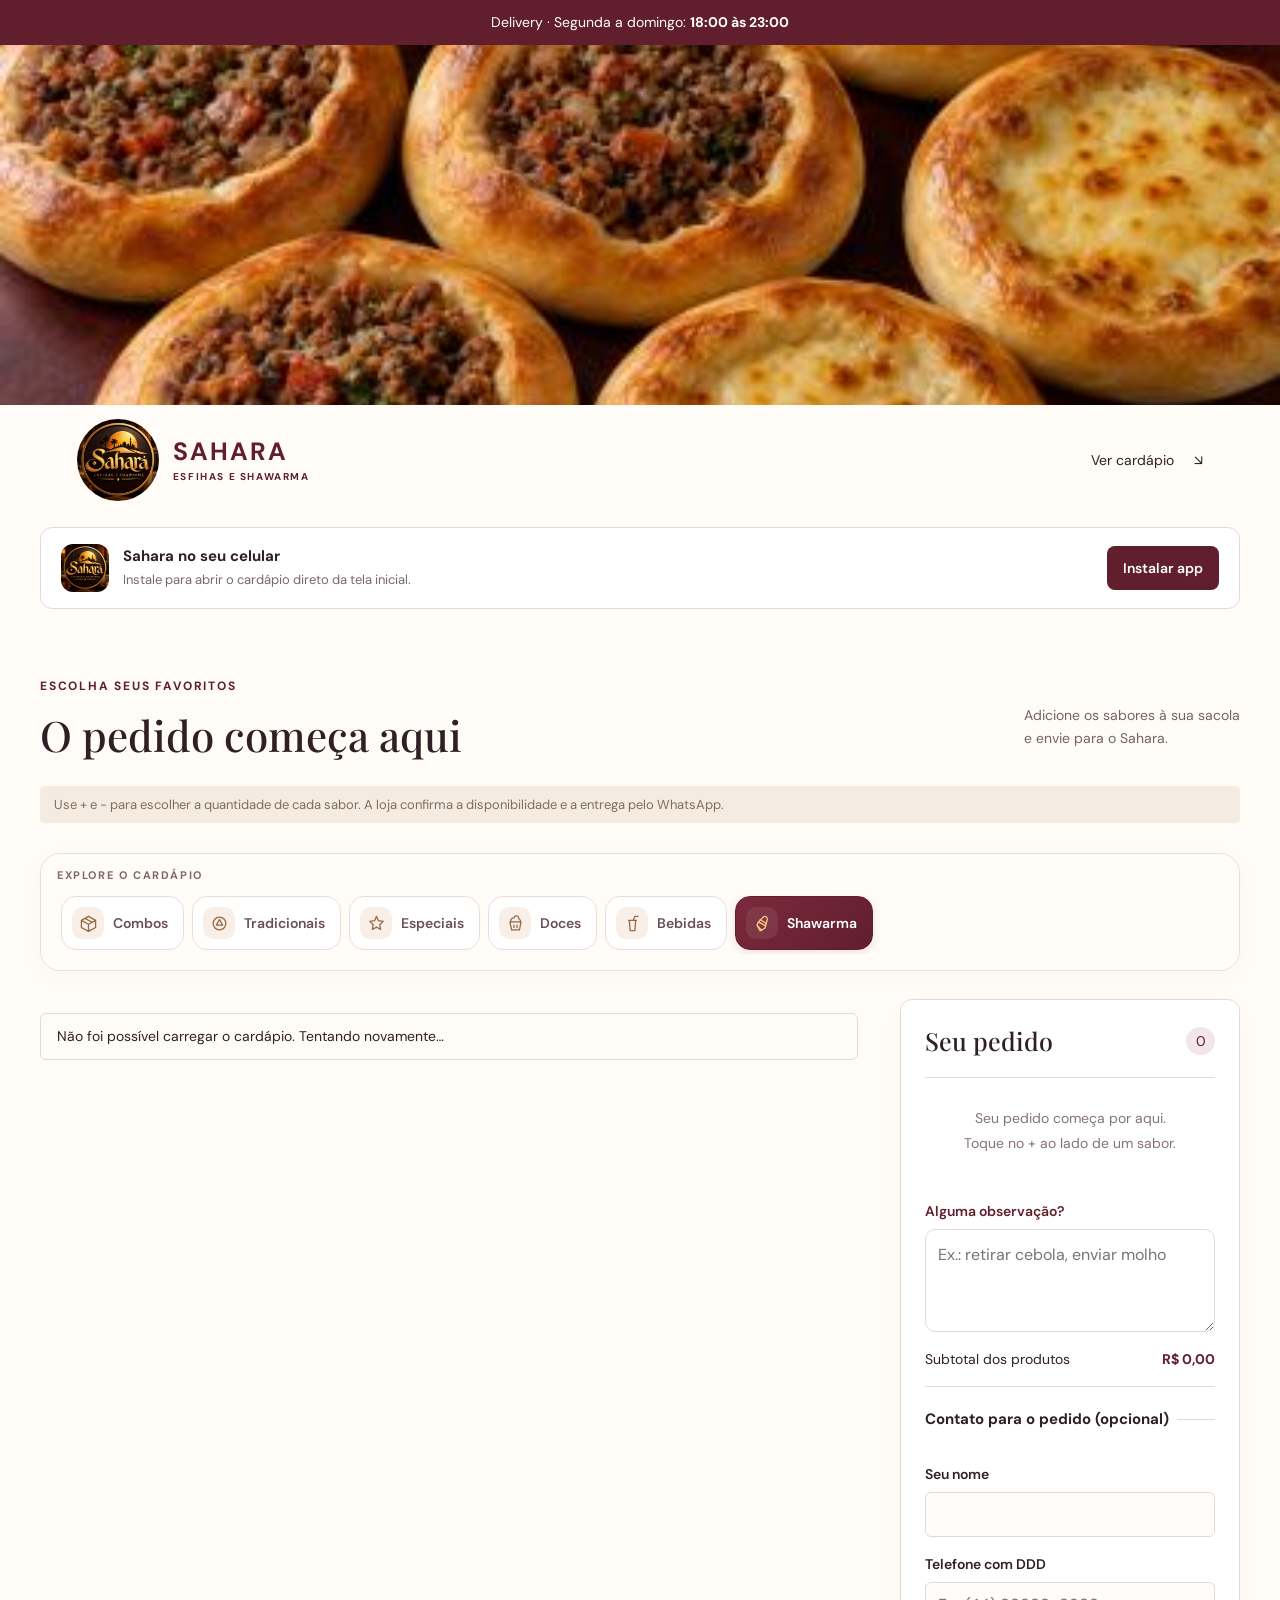
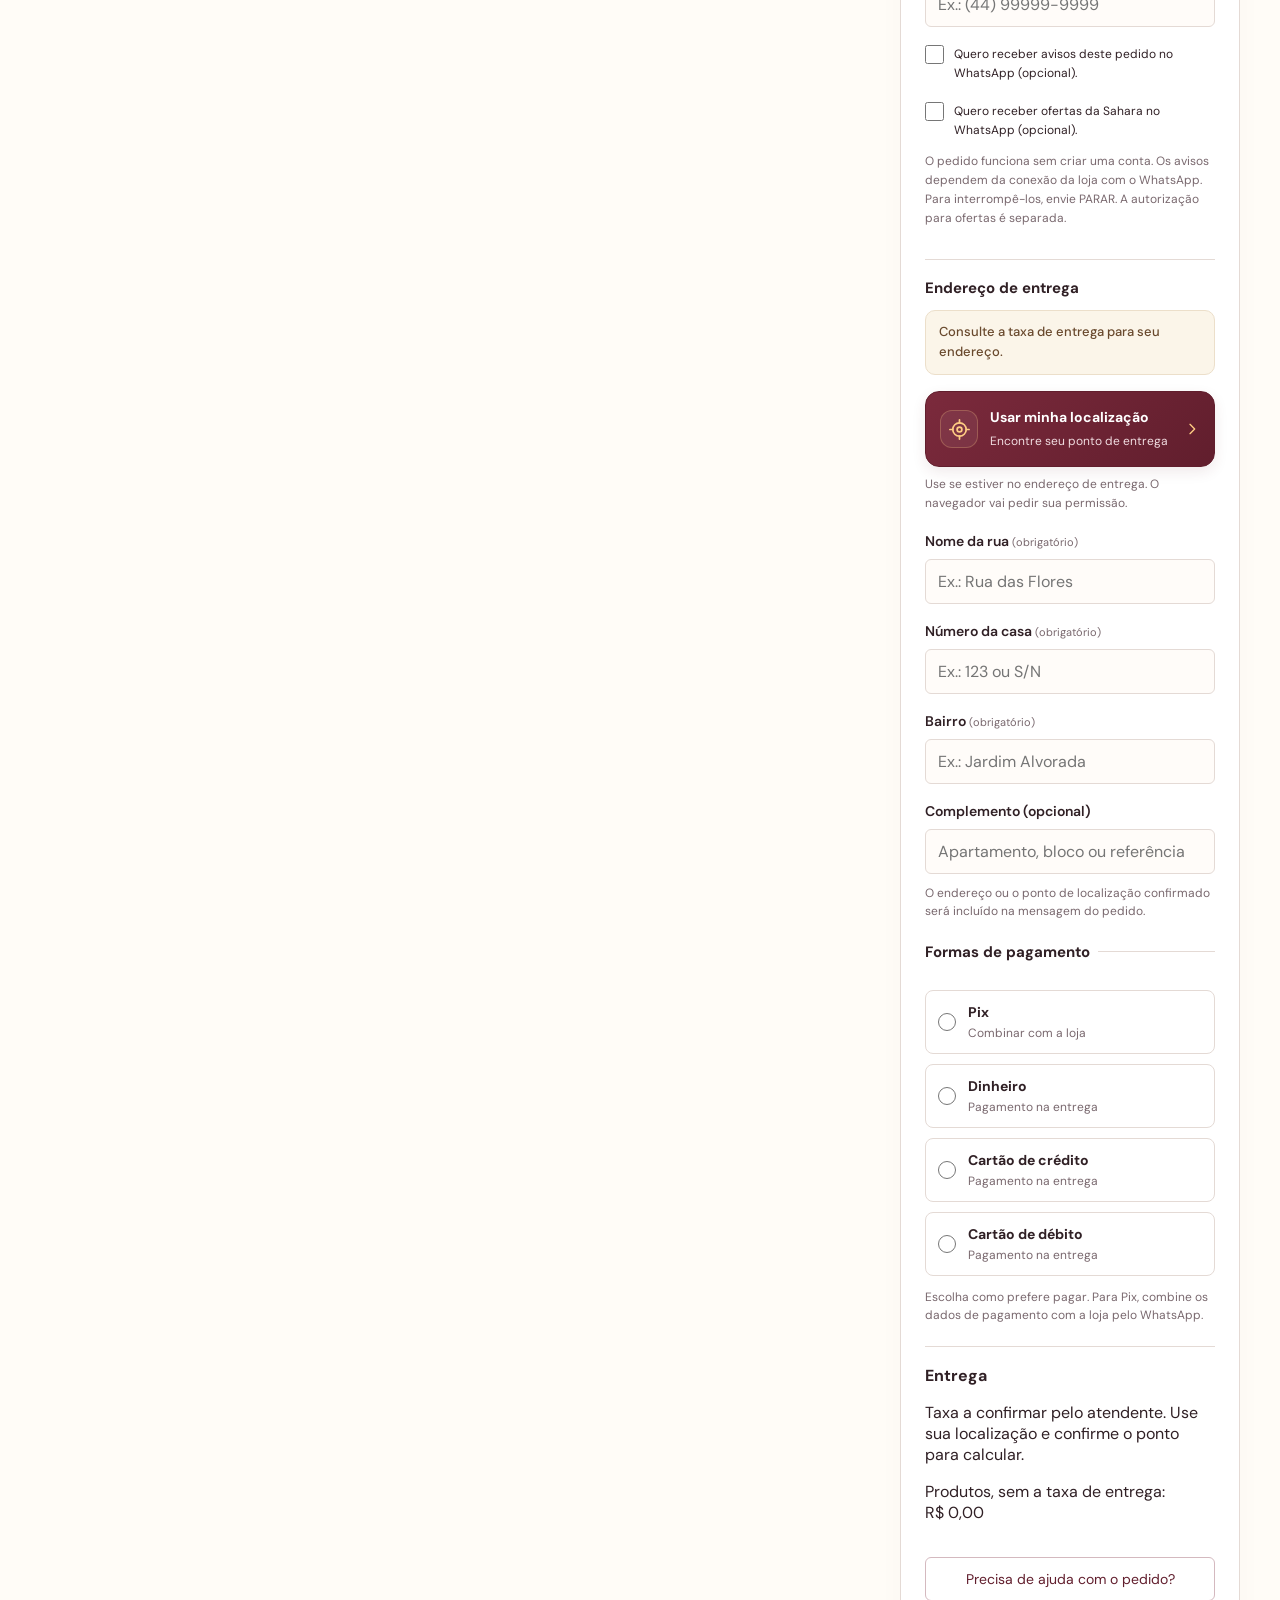
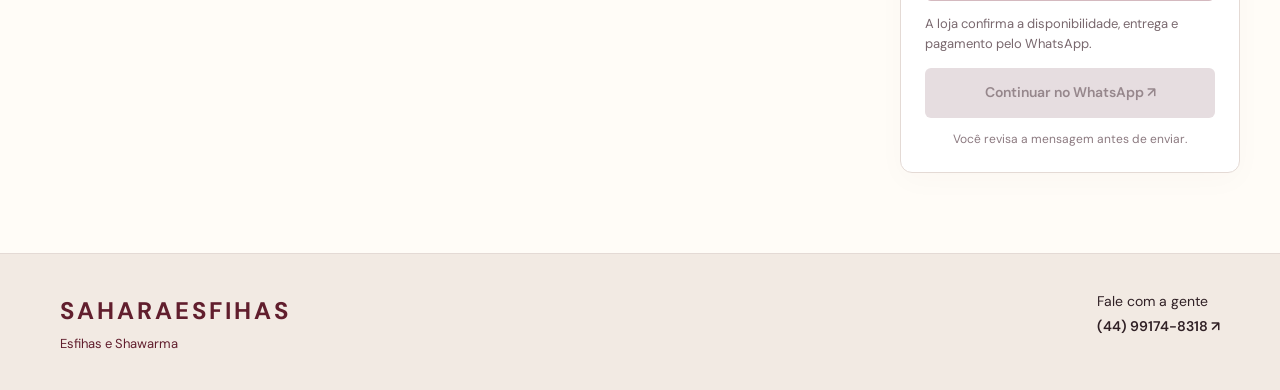
==== commit 143a0fce: "Destaca Combo 10 de carne como Mais pedidos no início do cardápio" ====
--- a/index.html
+++ b/index.html
@@ -1,6 +1,6 @@
 <!doctype html>
 <html lang="pt-BR">
-<head><meta charset="UTF-8"><meta name="viewport" content="width=device-width,initial-scale=1,viewport-fit=cover"><meta name="theme-color" content="#611e2d"><meta name="description" content="Saharaesfihas: esfihas e shawarma com sabor que dá vontade."><title>Saharaesfihas • Esfihas e Shawarma</title><link rel="icon" href="data:image/svg+xml,%3Csvg xmlns='http://www.w3.org/2000/svg' viewBox='0 0 64 64'%3E%3Crect width='64' height='64' rx='16' fill='%23651b2a'/%3E%3Ctext x='32' y='47' text-anchor='middle' font-size='48' font-family='Georgia' fill='%23ffc96b'%3ES%3C/text%3E%3C/svg%3E"><link rel="stylesheet" href="style.css?v=cardapio-20261014"><link rel="manifest" href="manifest.webmanifest"><link rel="apple-touch-icon" href="icons/apple-touch-icon.png"><meta name="apple-mobile-web-app-capable" content="yes"><meta name="apple-mobile-web-app-title" content="Sahara"><link rel="stylesheet" href="pwa.css?v=pwa-20261002"><link rel="stylesheet" href="ordering.css?v=sistema-20261004"></head>
+<head><meta charset="UTF-8"><meta name="viewport" content="width=device-width,initial-scale=1,viewport-fit=cover"><meta name="theme-color" content="#611e2d"><meta name="description" content="Saharaesfihas: esfihas e shawarma com sabor que dá vontade."><title>Saharaesfihas • Esfihas e Shawarma</title><link rel="icon" href="data:image/svg+xml,%3Csvg xmlns='http://www.w3.org/2000/svg' viewBox='0 0 64 64'%3E%3Crect width='64' height='64' rx='16' fill='%23651b2a'/%3E%3Ctext x='32' y='47' text-anchor='middle' font-size='48' font-family='Georgia' fill='%23ffc96b'%3ES%3C/text%3E%3C/svg%3E"><link rel="stylesheet" href="style.css?v=destaque-combo-10-v1"><link rel="manifest" href="manifest.webmanifest"><link rel="apple-touch-icon" href="icons/apple-touch-icon.png"><meta name="apple-mobile-web-app-capable" content="yes"><meta name="apple-mobile-web-app-title" content="Sahara"><link rel="stylesheet" href="pwa.css?v=pwa-20261002"><link rel="stylesheet" href="ordering.css?v=sistema-20261004"></head>
 <body><div class="opening-hours" style="background:#611e2d;color:#fff;text-align:center;padding:12px 16px;font-size:14px;line-height:1.5"><span>Delivery · Segunda a domingo:</span> <strong style="white-space:nowrap">18:00 às 23:00</strong></div><figure class="store-cover" style="margin:0;width:100%;height:clamp(200px,30vw,360px);overflow:hidden;background:#611e2d"><img src="esfihas.png" alt="Esfihas abertas de carne e queijo com massa dourada" fetchpriority="high" style="display:block;width:100%;height:100%;object-fit:cover;object-position:center"></figure><header><a class="brand" href="#"><img class="brand-logo" src="logo-sahara.jpg" alt="" width="82" height="82"><span>SAHARA<small>ESFIHAS E SHAWARMA</small></span></a><a class="menu-link" href="#cardapio">Ver cardápio <span>↘</span></a></header>
 <div id="offline-notice" class="app-status" role="status" hidden>Você está vendo o cardápio salvo. Preços e disponibilidade podem mudar. Conecte-se à internet para atualizar e continuar o pedido no WhatsApp. Sua sacola permanece salva.</div>
 <div id="update-notice" class="app-status app-update" role="status" hidden><p>Uma nova versão do app está disponível.</p><button id="update-app" class="app-button" type="button">Atualizar app</button></div>
@@ -24,6 +24,6 @@
 <input id="location-accuracy" type="hidden" value="">
 <input id="location-confirmed" type="hidden" value="">
 </div><label for="street">Nome da rua <span class="field-required">(obrigatório)</span></label><input id="street" name="street" type="text" autocomplete="address-line1" placeholder="Ex.: Rua das Flores" maxlength="160" pattern=".*\S.*" required><label for="house-number">Número da casa <span class="field-required">(obrigatório)</span></label><input id="house-number" name="house-number" type="text" autocomplete="off" placeholder="Ex.: 123 ou S/N" maxlength="20" pattern=".*\S.*" required><label for="neighborhood">Bairro <span class="field-required">(obrigatório)</span></label><input id="neighborhood" name="neighborhood" type="text" autocomplete="address-level3" maxlength="100" pattern=".*\S.*" required placeholder="Ex.: Jardim Alvorada"><label for="complement">Complemento (opcional)</label><input id="complement" name="complement" type="text" autocomplete="address-line2" maxlength="160" placeholder="Apartamento, bloco ou referência"><p class="address-help">O endereço ou o ponto de localização confirmado será incluído na mensagem do pedido.</p></div><fieldset class="payment-methods"><legend>Formas de pagamento</legend><label class="payment-option"><input type="radio" name="payment" value="Pix"><span><strong>Pix</strong><small>Combinar com a loja</small></span></label><label class="payment-option"><input type="radio" name="payment" value="Dinheiro"><span><strong>Dinheiro</strong><small>Pagamento na entrega</small></span></label><label class="payment-option"><input type="radio" name="payment" value="Cartão de crédito"><span><strong>Cartão de crédito</strong><small>Pagamento na entrega</small></span></label><label class="payment-option"><input type="radio" name="payment" value="Cartão de débito"><span><strong>Cartão de débito</strong><small>Pagamento na entrega</small></span></label><p class="payment-help">Escolha como prefere pagar. Para Pix, combine os dados de pagamento com a loja pelo WhatsApp.</p></fieldset></form><p class="quote-note">A loja confirma a disponibilidade, entrega e pagamento pelo WhatsApp.</p><button class="checkout" id="checkout" disabled>Continuar no WhatsApp ↗</button><p class="bag-foot">Você revisa a mensagem antes de enviar.</p><p class="sr-only" id="announcement" aria-live="polite"></p></aside></div></section></main>
-<a id="quick-order" href="#pedido" hidden></a><footer><span class="footer-brand">SAHARAESFIHAS<small>Esfihas e Shawarma</small></span><a href="https://wa.me/5544991748318" target="_blank" rel="noopener noreferrer">Fale com a gente<br><strong>(44) 99174-8318 ↗</strong></a></footer><script src="system-config.js?v=pdv-render-20261004"></script><script src="app.js?v=cardapio-20261014"></script><script src="catalog-live.js?v=cardapio-20261014"></script><script src="address.js?v=taxas-entrega-20261011"></script><script src="delivery-fees.js?v=taxas-entrega-20261011"></script><script src="ordering.js?v=cardapio-20261014"></script><script src="pwa.js?v=sistema-20261004"></script></body></html>
+<a id="quick-order" href="#pedido" hidden></a><footer><span class="footer-brand">SAHARAESFIHAS<small>Esfihas e Shawarma</small></span><a href="https://wa.me/5544991748318" target="_blank" rel="noopener noreferrer">Fale com a gente<br><strong>(44) 99174-8318 ↗</strong></a></footer><script src="system-config.js?v=pdv-render-20261004"></script><script src="app.js?v=destaque-combo-10-v1"></script><script src="catalog-live.js?v=cardapio-20261014-v2"></script><script src="address.js?v=taxas-entrega-20261011"></script><script src="delivery-fees.js?v=taxas-entrega-20261011"></script><script src="ordering.js?v=cardapio-20261014-v2"></script><script src="pwa.js?v=sistema-20261004"></script></body></html>
 
 
--- a/style.css
+++ b/style.css
@@ -27,6 +27,15 @@
 .product-photo img{position:absolute;left:0;display:block;width:100%;height:auto;max-width:none}
 .product-info{min-width:0}
 @media(max-width:1100px){.product.has-photo{grid-template-columns:88px minmax(0,1fr);gap:12px 16px}.product-photo{width:88px;grid-row:1 / 3;align-self:start}.has-photo .product-quantity{grid-column:2;justify-self:end}}
+
+/* Combo em destaque */
+.product.is-featured{padding:20px;margin-bottom:16px;border:2px solid var(--wine);border-radius:14px;background:#fff2d9;box-shadow:0 5px 18px #611e2d0d}
+.product.has-photo.is-featured{grid-template-columns:144px minmax(0,1fr) auto}
+.product.is-featured .product-photo{width:144px}
+.product-featured-badge{display:inline-block;margin-bottom:10px;padding:5px 10px;border-radius:6px;background:var(--wine);color:#fff;font-size:14px;font-weight:700;line-height:1.3}
+.product.is-featured h4{font-size:22px;line-height:1.3}
+.product.is-featured .price{font-size:20px;font-weight:700;color:var(--wine)}
+@media(max-width:1100px){.product.has-photo.is-featured{grid-template-columns:88px minmax(0,1fr);padding:16px;gap:12px}.product.is-featured .product-photo{width:88px}.product.is-featured h4{font-size:19px}}
 
 /* Formas de pagamento */
 .delivery-location{margin-top:14px}
@@ -94,3 +103,6 @@
 
 #products[hidden], #products .product[hidden], #products .category[hidden], .category-link[hidden] { display: none !important; }
 .catalog-status { padding: 12px 16px; border: 1px solid var(--line); border-radius: 6px; font-size: 14px; line-height: 1.5; }
+
+/* Ofertas semanais: exibidas apenas quando válidas no catálogo do servidor. */
+.promotion-label{display:inline-block;margin-top:9px;padding:5px 9px;border-radius:7px;background:#f7dfb9;color:#611e2d;font-size:12px;font-weight:700;line-height:1.4}.promotion-label[hidden]{display:none}.has-promotion .price{font-weight:700;font-size:16px}.has-promotion .price del{font-size:12px;font-weight:400;color:#78676e;margin-right:5px}
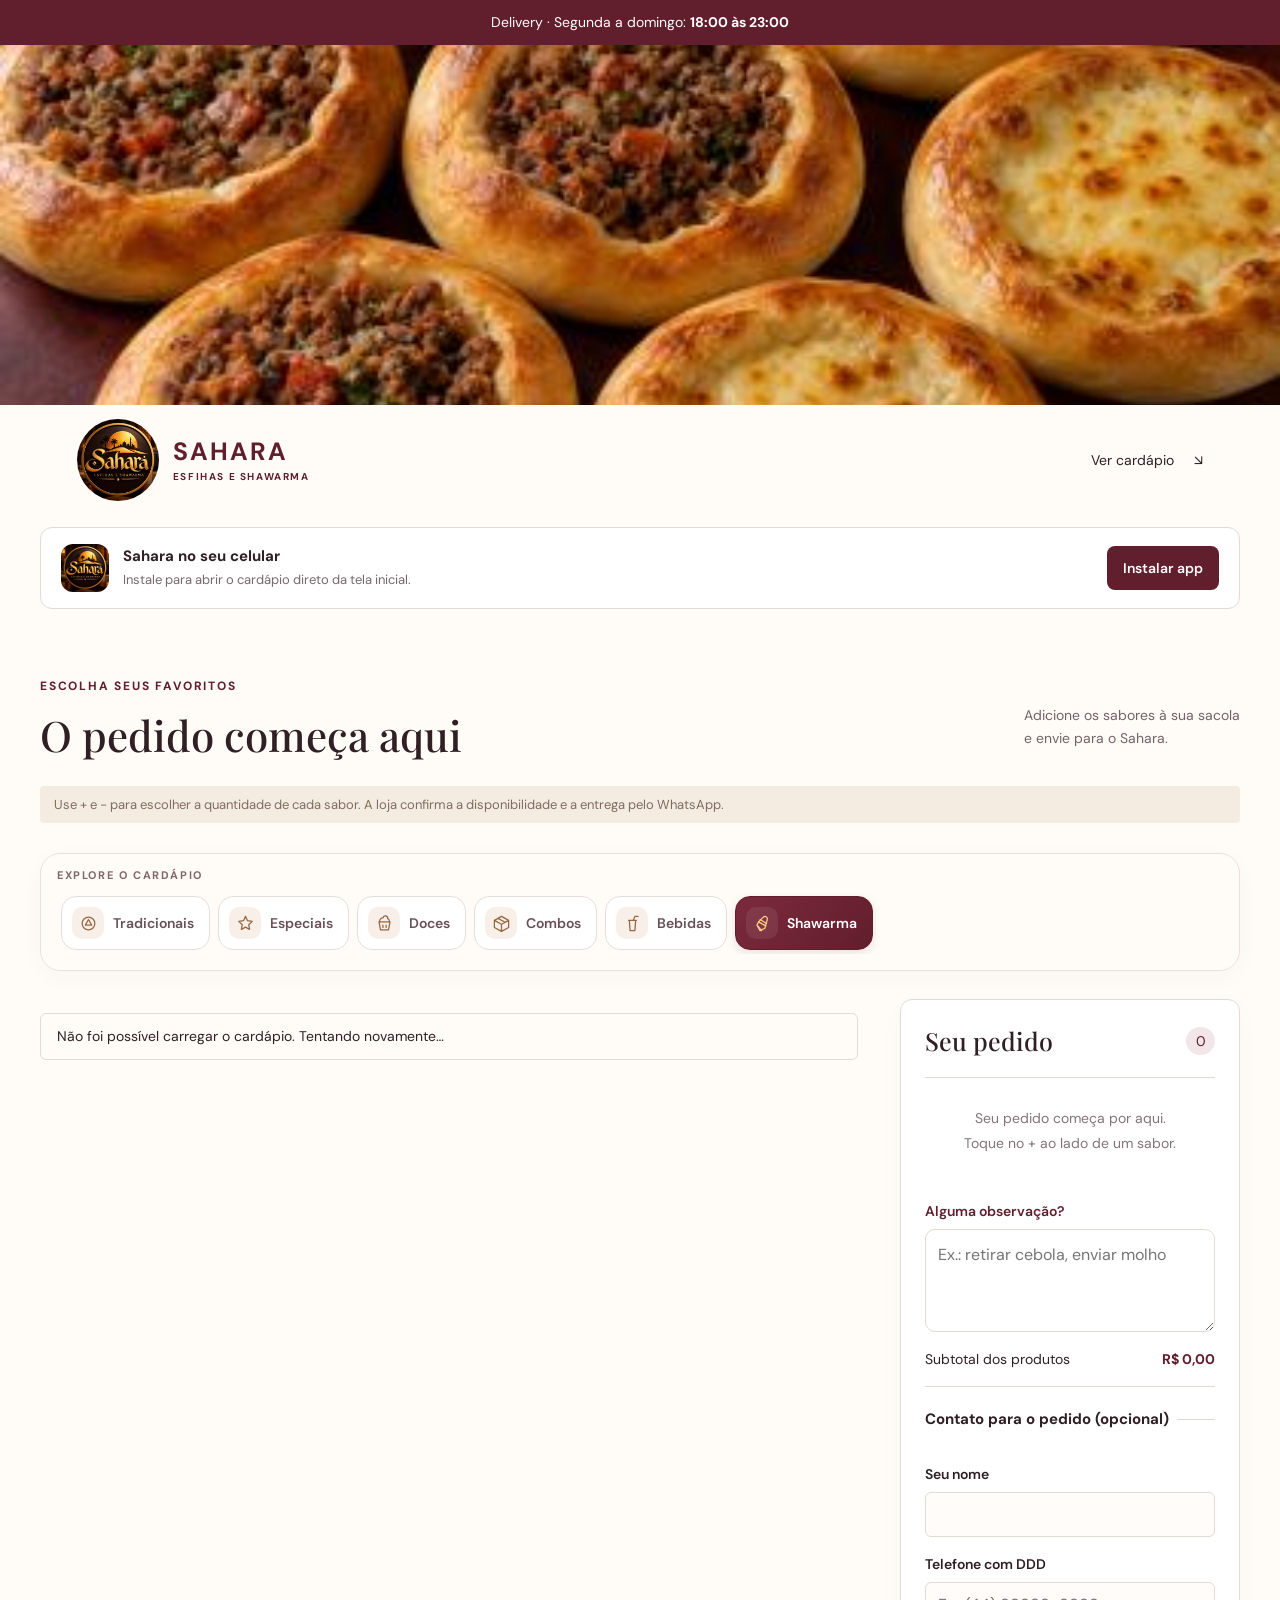
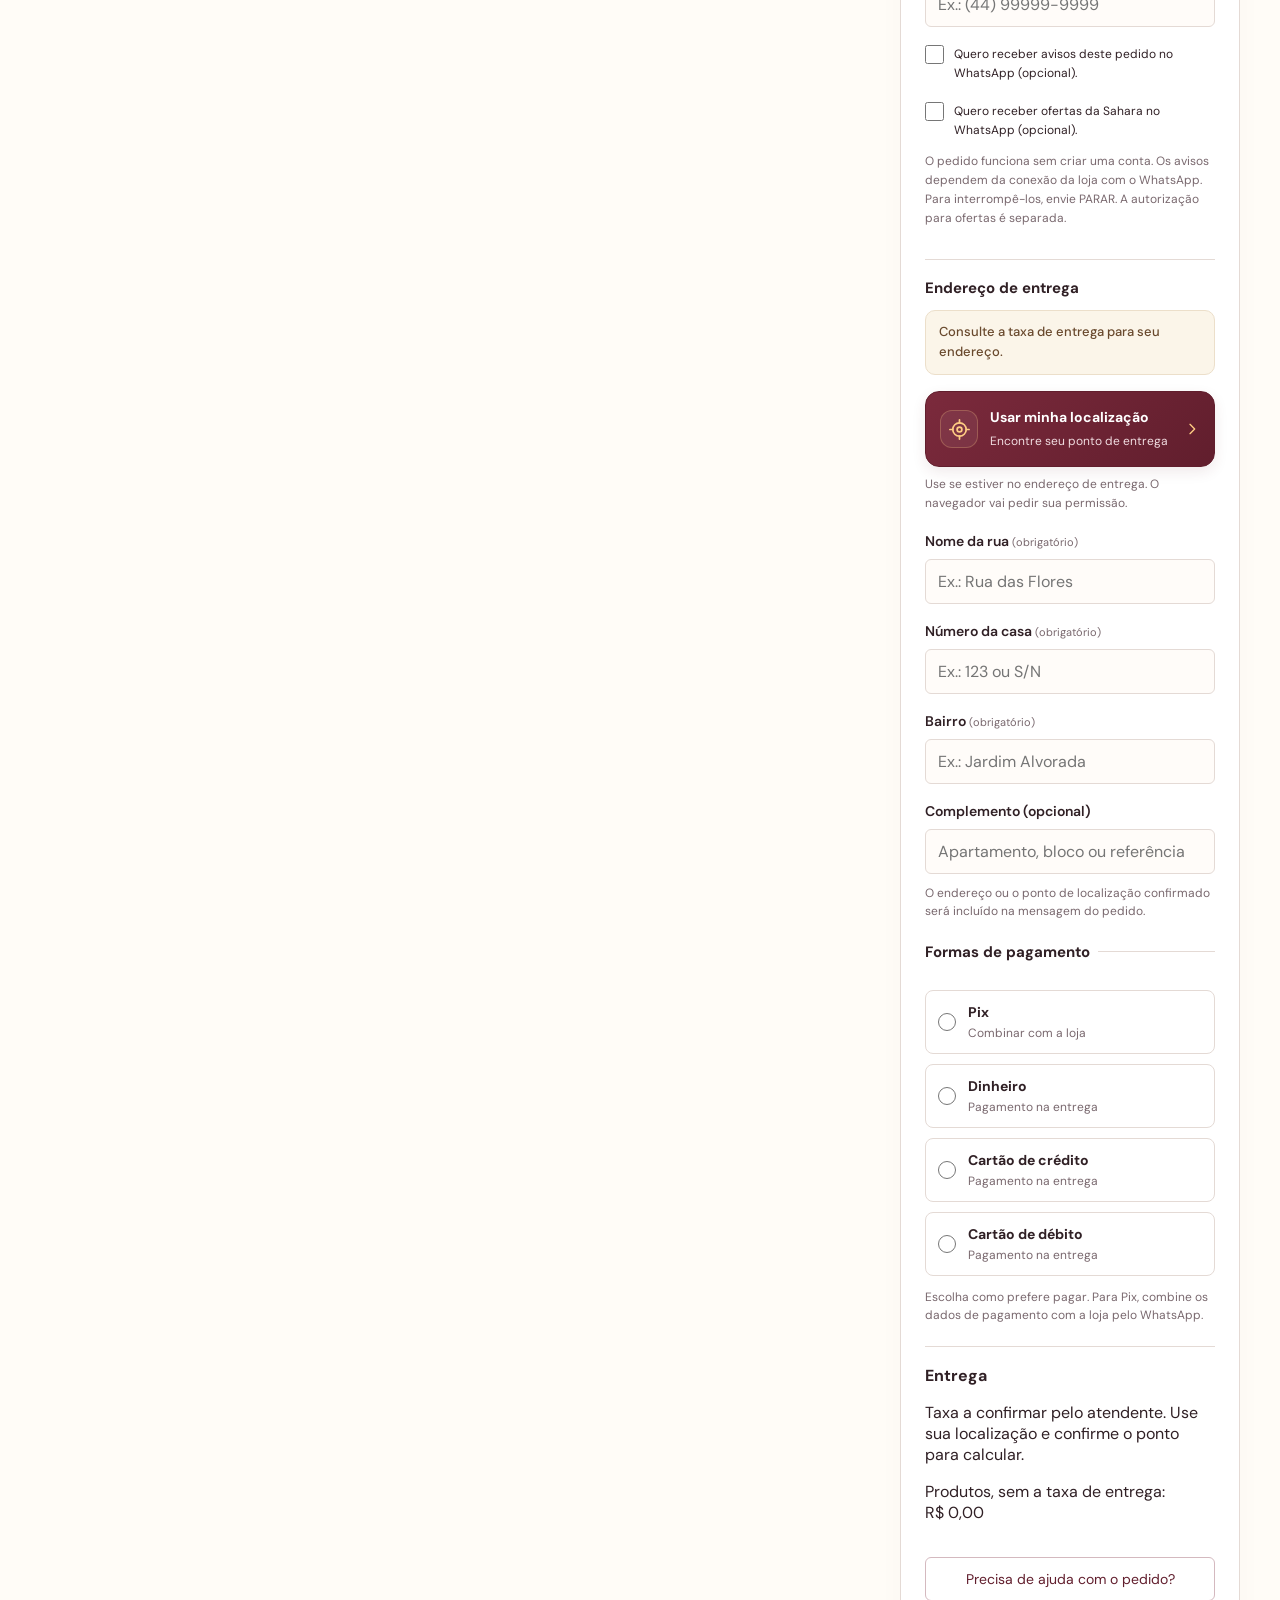
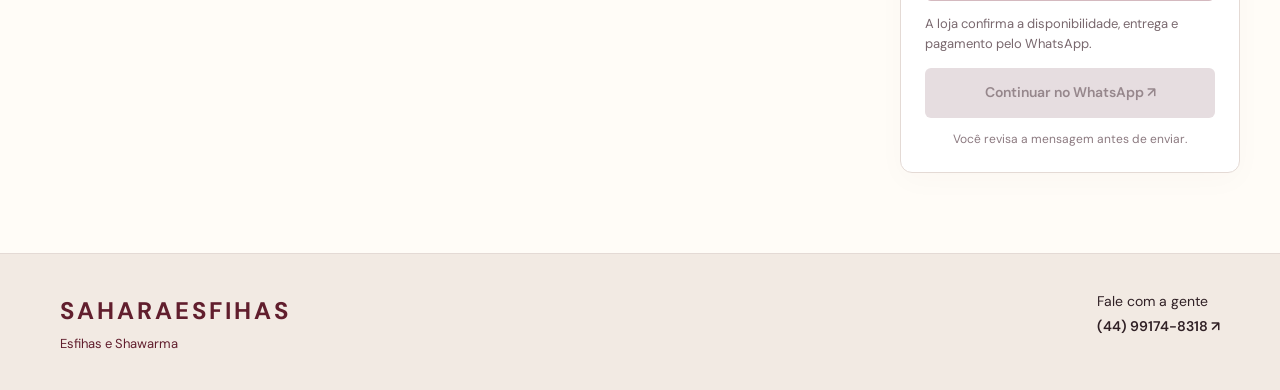
==== commit 600bdcc8: "Restaura posição de Combos mantendo destaque apenas no Combo 10" ====
--- a/index.html
+++ b/index.html
@@ -1,6 +1,6 @@
 <!doctype html>
 <html lang="pt-BR">
-<head><meta charset="UTF-8"><meta name="viewport" content="width=device-width,initial-scale=1,viewport-fit=cover"><meta name="theme-color" content="#611e2d"><meta name="description" content="Saharaesfihas: esfihas e shawarma com sabor que dá vontade."><title>Saharaesfihas • Esfihas e Shawarma</title><link rel="icon" href="data:image/svg+xml,%3Csvg xmlns='http://www.w3.org/2000/svg' viewBox='0 0 64 64'%3E%3Crect width='64' height='64' rx='16' fill='%23651b2a'/%3E%3Ctext x='32' y='47' text-anchor='middle' font-size='48' font-family='Georgia' fill='%23ffc96b'%3ES%3C/text%3E%3C/svg%3E"><link rel="stylesheet" href="style.css?v=destaque-combo-10-v1"><link rel="manifest" href="manifest.webmanifest"><link rel="apple-touch-icon" href="icons/apple-touch-icon.png"><meta name="apple-mobile-web-app-capable" content="yes"><meta name="apple-mobile-web-app-title" content="Sahara"><link rel="stylesheet" href="pwa.css?v=pwa-20261002"><link rel="stylesheet" href="ordering.css?v=sistema-20261004"></head>
+<head><meta charset="UTF-8"><meta name="viewport" content="width=device-width,initial-scale=1,viewport-fit=cover"><meta name="theme-color" content="#611e2d"><meta name="description" content="Saharaesfihas: esfihas e shawarma com sabor que dá vontade."><title>Saharaesfihas • Esfihas e Shawarma</title><link rel="icon" href="data:image/svg+xml,%3Csvg xmlns='http://www.w3.org/2000/svg' viewBox='0 0 64 64'%3E%3Crect width='64' height='64' rx='16' fill='%23651b2a'/%3E%3Ctext x='32' y='47' text-anchor='middle' font-size='48' font-family='Georgia' fill='%23ffc96b'%3ES%3C/text%3E%3C/svg%3E"><link rel="stylesheet" href="style.css?v=combo-10-posicao-original-v2"><link rel="manifest" href="manifest.webmanifest"><link rel="apple-touch-icon" href="icons/apple-touch-icon.png"><meta name="apple-mobile-web-app-capable" content="yes"><meta name="apple-mobile-web-app-title" content="Sahara"><link rel="stylesheet" href="pwa.css?v=pwa-20261002"><link rel="stylesheet" href="ordering.css?v=sistema-20261004"></head>
 <body><div class="opening-hours" style="background:#611e2d;color:#fff;text-align:center;padding:12px 16px;font-size:14px;line-height:1.5"><span>Delivery · Segunda a domingo:</span> <strong style="white-space:nowrap">18:00 às 23:00</strong></div><figure class="store-cover" style="margin:0;width:100%;height:clamp(200px,30vw,360px);overflow:hidden;background:#611e2d"><img src="esfihas.png" alt="Esfihas abertas de carne e queijo com massa dourada" fetchpriority="high" style="display:block;width:100%;height:100%;object-fit:cover;object-position:center"></figure><header><a class="brand" href="#"><img class="brand-logo" src="logo-sahara.jpg" alt="" width="82" height="82"><span>SAHARA<small>ESFIHAS E SHAWARMA</small></span></a><a class="menu-link" href="#cardapio">Ver cardápio <span>↘</span></a></header>
 <div id="offline-notice" class="app-status" role="status" hidden>Você está vendo o cardápio salvo. Preços e disponibilidade podem mudar. Conecte-se à internet para atualizar e continuar o pedido no WhatsApp. Sua sacola permanece salva.</div>
 <div id="update-notice" class="app-status app-update" role="status" hidden><p>Uma nova versão do app está disponível.</p><button id="update-app" class="app-button" type="button">Atualizar app</button></div>
@@ -24,6 +24,6 @@
 <input id="location-accuracy" type="hidden" value="">
 <input id="location-confirmed" type="hidden" value="">
 </div><label for="street">Nome da rua <span class="field-required">(obrigatório)</span></label><input id="street" name="street" type="text" autocomplete="address-line1" placeholder="Ex.: Rua das Flores" maxlength="160" pattern=".*\S.*" required><label for="house-number">Número da casa <span class="field-required">(obrigatório)</span></label><input id="house-number" name="house-number" type="text" autocomplete="off" placeholder="Ex.: 123 ou S/N" maxlength="20" pattern=".*\S.*" required><label for="neighborhood">Bairro <span class="field-required">(obrigatório)</span></label><input id="neighborhood" name="neighborhood" type="text" autocomplete="address-level3" maxlength="100" pattern=".*\S.*" required placeholder="Ex.: Jardim Alvorada"><label for="complement">Complemento (opcional)</label><input id="complement" name="complement" type="text" autocomplete="address-line2" maxlength="160" placeholder="Apartamento, bloco ou referência"><p class="address-help">O endereço ou o ponto de localização confirmado será incluído na mensagem do pedido.</p></div><fieldset class="payment-methods"><legend>Formas de pagamento</legend><label class="payment-option"><input type="radio" name="payment" value="Pix"><span><strong>Pix</strong><small>Combinar com a loja</small></span></label><label class="payment-option"><input type="radio" name="payment" value="Dinheiro"><span><strong>Dinheiro</strong><small>Pagamento na entrega</small></span></label><label class="payment-option"><input type="radio" name="payment" value="Cartão de crédito"><span><strong>Cartão de crédito</strong><small>Pagamento na entrega</small></span></label><label class="payment-option"><input type="radio" name="payment" value="Cartão de débito"><span><strong>Cartão de débito</strong><small>Pagamento na entrega</small></span></label><p class="payment-help">Escolha como prefere pagar. Para Pix, combine os dados de pagamento com a loja pelo WhatsApp.</p></fieldset></form><p class="quote-note">A loja confirma a disponibilidade, entrega e pagamento pelo WhatsApp.</p><button class="checkout" id="checkout" disabled>Continuar no WhatsApp ↗</button><p class="bag-foot">Você revisa a mensagem antes de enviar.</p><p class="sr-only" id="announcement" aria-live="polite"></p></aside></div></section></main>
-<a id="quick-order" href="#pedido" hidden></a><footer><span class="footer-brand">SAHARAESFIHAS<small>Esfihas e Shawarma</small></span><a href="https://wa.me/5544991748318" target="_blank" rel="noopener noreferrer">Fale com a gente<br><strong>(44) 99174-8318 ↗</strong></a></footer><script src="system-config.js?v=pdv-render-20261004"></script><script src="app.js?v=destaque-combo-10-v1"></script><script src="catalog-live.js?v=cardapio-20261014-v2"></script><script src="address.js?v=taxas-entrega-20261011"></script><script src="delivery-fees.js?v=taxas-entrega-20261011"></script><script src="ordering.js?v=cardapio-20261014-v2"></script><script src="pwa.js?v=sistema-20261004"></script></body></html>
+<a id="quick-order" href="#pedido" hidden></a><footer><span class="footer-brand">SAHARAESFIHAS<small>Esfihas e Shawarma</small></span><a href="https://wa.me/5544991748318" target="_blank" rel="noopener noreferrer">Fale com a gente<br><strong>(44) 99174-8318 ↗</strong></a></footer><script src="system-config.js?v=pdv-render-20261004"></script><script src="app.js?v=combo-10-posicao-original-v2"></script><script src="catalog-live.js?v=cardapio-20261014-v2"></script><script src="address.js?v=taxas-entrega-20261011"></script><script src="delivery-fees.js?v=taxas-entrega-20261011"></script><script src="ordering.js?v=cardapio-20261014-v2"></script><script src="pwa.js?v=sistema-20261004"></script></body></html>
 
 
